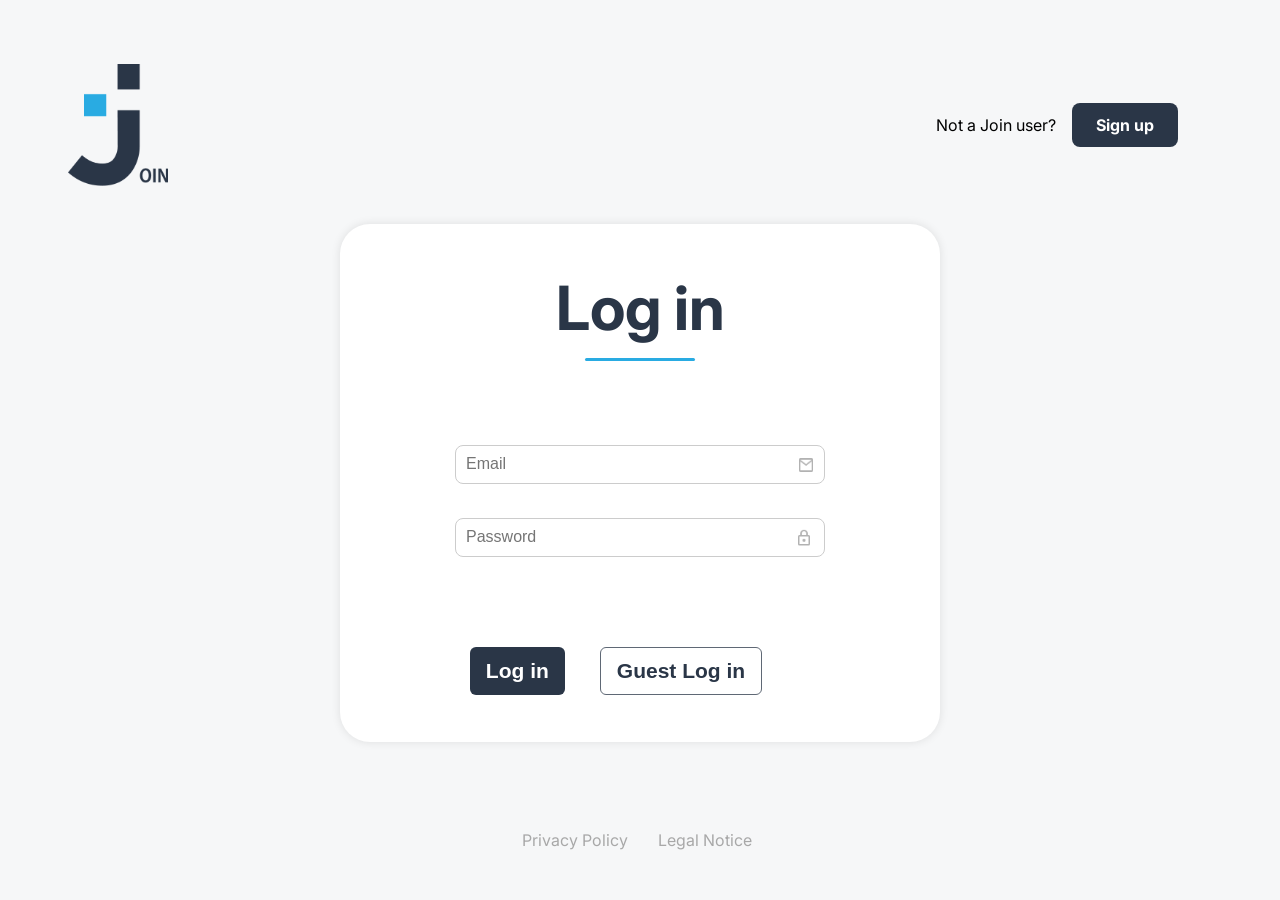
==== htmls/add_task.html @ f67905c4 "fix(board) avatar more_contact button centered" ====
<!doctype html>
<html lang="en">
  <head>
    <meta charset="UTF-8" />
    <meta name="viewport" content="width=device-width, initial-scale=1.0" />
    <title>Add Task</title>
    <link rel="icon" href="../assets/icons/favicon.svg" type="image/png" />
    <script src="../scripts/auth_guard.js"></script>
    <link rel="stylesheet" href="../style.css" />
    <link rel="stylesheet" href="../styles/main.css" />
    <link rel="stylesheet" href="../styles/sidebar.css" />
    <link rel="stylesheet" href="../styles/header_nav.css" />
    <link rel="stylesheet" href="../styles/bottom_nav.css" />
    <link rel="stylesheet" href="../styles/login.css" />
    <link rel="stylesheet" href="../styles/add_task.css" />
  </head>
  <body>
    <div data-include="../templates/sidebar.html"></div>
    <div data-include="../templates/header.html"></div>

    <main class="content">
      <div class="add_task_layout">
        <h1 class="add_task_heading">Add Task</h1>

        <form class="form_container" onsubmit="createTask(event)" novalidate>
          <div class="add_task_columns">
             
            <div class="add_task_left">
            
              <div class="add_task_field">
                <label class="add_task_label" for="taskTitle"
                  >Title <span class="required_star">*</span></label
                >
                <div class="inputField">
                  <input
                    id="taskTitle"
                    type="text"
                    placeholder="Enter a title"
                  />
                </div>
                <span class="field_error" id="taskTitleError"
                  >This field is required</span
                >
              </div>

              <div class="add_task_field">
                <label class="add_task_label" for="taskDescription"
                  >Description</label
                >
                <textarea
                  id="taskDescription"
                  class="add_task_textarea"
                  placeholder="Enter a Description"
                ></textarea>
              </div>

              <div class="due_date_container">
                <div class="add_task_field">
                  <label class="add_task_label" for="taskDueDate"
                    >Due date <span class="required_star">*</span></label
                  >
                  <div class="inputField">
                    <input
                      id="taskDueDate"
                      type="text"
                      placeholder="dd/mm/yyyy"
                      maxlength="10"
                      inputmode="numeric"
                    />
                    <input
                      id="taskDueDatePicker"
                      type="date"
                      class="due_date_picker_hidden"
                      tabindex="-1"
                    />
                    <button
                      type="button"
                      class="due_date_trigger"
                      onclick="openDueDatePicker()"
                      aria-label="Kalender öffnen"
                    >
                      <svg
                        width="18"
                        height="18"
                        viewBox="0 0 18 18"
                        fill="none"
                        xmlns="http://www.w3.org/2000/svg"
                        aria-hidden="true"
                      >
                        <rect
                          x="1"
                          y="3"
                          width="16"
                          height="14"
                          rx="2"
                          stroke="#2a3647"
                          stroke-width="1.5"
                        />
                        <path d="M1 7h16" stroke="#2a3647" stroke-width="1.5" />
                        <path
                          d="M5 1v4M13 1v4"
                          stroke="#2a3647"
                          stroke-width="1.5"
                          stroke-linecap="round"
                        />
                        <circle cx="13.5" cy="13.5" r="2" fill="#2a3647" />
                      </svg>
                    </button>
                  </div>
                  <span class="field_error" id="taskDueDateError"
                    >This field is required</span
                  >
                </div>
              </div>
             </div>

             <div class="add_task_divider"></div>

             <div class="add_task_right">
            <div class="add_task_field">
              <label class="add_task_label" id="prioLabel">Priority</label>
              <div
                class="add_task_prio_btns"
                role="group"
                aria-labelledby="prioLabel"
              >
                <button
                  class="add_task_prio_btn"
                  type="button"
                  data-priority="urgent"
                  aria-pressed="false"
                >
                  Urgent
                  <svg
                    class="prio_icon"
                    aria-hidden="true"
                    width="20"
                    height="15"
                    viewBox="0 0 20 15"
                    fill="none"
                    xmlns="http://www.w3.org/2000/svg"
                  >
                    <path
                      d="M18.9043 14.5096C18.6696 14.51 18.4411 14.4351 18.2522 14.2961L10.0001 8.21288L1.74809 14.2961C1.63224 14.3816 1.50066 14.4435 1.36086 14.4783C1.22106 14.513 1.07577 14.5199 0.933305 14.4986C0.790837 14.4772 0.653973 14.428 0.530528 14.3538C0.407083 14.2796 0.299474 14.1818 0.213845 14.0661C0.128216 13.9503 0.0662437 13.8188 0.0314671 13.6791C-0.00330956 13.5394 -0.0102098 13.3943 0.0111604 13.2519C0.0543195 12.9644 0.21001 12.7058 0.443982 12.533L9.34809 5.96249C9.53679 5.8229 9.76536 5.74756 10.0001 5.74756C10.2349 5.74756 10.4635 5.8229 10.6522 5.96249L19.5563 12.533C19.7422 12.6699 19.8801 12.862 19.9503 13.0819C20.0204 13.3018 20.0193 13.5382 19.9469 13.7573C19.8746 13.9765 19.7349 14.1673 19.5476 14.3024C19.3604 14.4375 19.1352 14.51 18.9043 14.5096Z"
                      fill="#FF3D00"
                    />
                    <path
                      d="M18.9043 8.76057C18.6696 8.76097 18.4411 8.68612 18.2522 8.54702L10.0002 2.46386L1.7481 8.54702C1.51412 8.71983 1.22104 8.79269 0.93331 8.74956C0.645583 8.70643 0.386785 8.55086 0.213849 8.31706C0.0409137 8.08326 -0.0319941 7.79039 0.011165 7.50288C0.054324 7.21536 0.210015 6.95676 0.443986 6.78395L9.3481 0.213471C9.5368 0.0738799 9.76537 -0.00146484 10.0002 -0.00146484C10.2349 -0.00146484 10.4635 0.0738799 10.6522 0.213471L19.5563 6.78395C19.7422 6.92087 19.8801 7.11298 19.9503 7.33286C20.0204 7.55274 20.0193 7.78914 19.947 8.00832C19.8746 8.22751 19.7349 8.41826 19.5476 8.55335C19.3604 8.68844 19.1352 8.76096 18.9043 8.76057Z"
                      fill="#FF3D00"
                    />
                  </svg>
                </button>
                <button
                  class="add_task_prio_btn"
                  type="button"
                  data-priority="medium"
                  aria-pressed="false"
                >
                  Medium
                  <svg
                    class="prio_icon"
                    aria-hidden="true"
                    width="20"
                    height="8"
                    viewBox="0 0 20 8"
                    fill="none"
                    xmlns="http://www.w3.org/2000/svg"
                  >
                    <path
                      d="M18.9041 7.45086H1.09589C0.805242 7.45086 0.526498 7.33456 0.320979 7.12755C0.11546 6.92054 0 6.63977 0 6.34701C0 6.05425 0.11546 5.77349 0.320979 5.56647C0.526498 5.35946 0.805242 5.24316 1.09589 5.24316H18.9041C19.1948 5.24316 19.4735 5.35946 19.679 5.56647C19.8845 5.77349 20 6.05425 20 6.34701C20 6.63977 19.8845 6.92054 19.679 7.12755C19.4735 7.33456 19.1948 7.45086 18.9041 7.45086Z"
                      fill="#FFA800"
                    />
                    <path
                      d="M18.9041 2.2077H1.09589C0.805242 2.2077 0.526498 2.0914 0.320979 1.88439C0.11546 1.67738 0 1.39661 0 1.10385C0 0.81109 0.11546 0.530322 0.320979 0.32331C0.526498 0.116298 0.805242 0 1.09589 0L18.9041 0C19.1948 0 19.4735 0.116298 19.679 0.32331C19.8845 0.530322 20 0.81109 20 1.10385C20 1.39661 19.8845 1.67738 19.679 1.88439C19.4735 2.0914 19.1948 2.2077 18.9041 2.2077Z"
                      fill="#FFA800"
                    />
                  </svg>
                </button>
                <button
                  class="add_task_prio_btn"
                  type="button"
                  data-priority="low"
                  aria-pressed="false"
                >
                  Low
                  <svg
                    class="prio_icon"
                    aria-hidden="true"
                    width="20"
                    height="15"
                    viewBox="0 0 20 15"
                    fill="none"
                    xmlns="http://www.w3.org/2000/svg"
                  >
                    <path
                      d="M10 8.76077C9.7654 8.76118 9.53687 8.68634 9.34802 8.54726L0.444913 1.97752C0.329075 1.89197 0.231235 1.78445 0.15698 1.66111C0.0827245 1.53777 0.033508 1.40102 0.0121402 1.25868C-0.031014 0.971193 0.0418855 0.678356 0.214802 0.444584C0.387718 0.210811 0.646486 0.0552534 0.934181 0.0121312C1.22188 -0.0309911 1.51493 0.0418545 1.74888 0.214643L10 6.29712L18.2511 0.214643C18.367 0.129087 18.4985 0.0671675 18.6383 0.0324205C18.7781 -0.00232646 18.9234 -0.00922079 19.0658 0.0121312C19.2083 0.0334832 19.3451 0.0826633 19.4685 0.156864C19.592 0.231064 19.6996 0.328831 19.7852 0.444584C19.8708 0.560336 19.9328 0.691806 19.9676 0.831488C20.0023 0.97117 20.0092 1.11633 19.9879 1.25868C19.9665 1.40102 19.9173 1.53777 19.843 1.66111C19.7688 1.78445 19.6709 1.89197 19.5551 1.97752L10.652 8.54726C10.4631 8.68634 10.2346 8.76118 10 8.76077Z"
                      fill="#7AE229"
                    />
                    <path
                      d="M10 14.5093C9.7654 14.5097 9.53687 14.4349 9.34802 14.2958L0.444913 7.72606C0.210967 7.55327 0.0552944 7.29469 0.0121402 7.00721C-0.031014 6.71973 0.0418855 6.42689 0.214802 6.19312C0.387718 5.95935 0.646486 5.80379 0.934181 5.76067C1.22188 5.71754 1.51493 5.79039 1.74888 5.96318L10 12.0457L18.2511 5.96318C18.4851 5.79039 18.7781 5.71754 19.0658 5.76067C19.3535 5.80379 19.6123 5.95935 19.7852 6.19312C19.9581 6.42689 20.031 6.71973 19.9879 7.00721C19.9447 7.29469 19.789 7.55327 19.5551 7.72606L10.652 14.2958C10.4631 14.4349 10.2346 14.5097 10 14.5093Z"
                      fill="#7AE229"
                    />
                  </svg>
                </button>
              </div>
            </div>

            <div class="add_task_field">
              <label class="add_task_label">Assigned to</label>
              <div class="assigned_dropdown" id="assignedDropdown">
                <div
                  class="assigned_trigger"
                  role="combobox"
                  aria-expanded="false"
                  aria-haspopup="listbox"
                  aria-controls="assignedOptions"
                  aria-label="Kontakte zuweisen"
                  tabindex="0"
                  onclick="toggleAssignedDropdown()"
                  onkeydown="
                    if (event.key === 'Enter' || event.key === ' ') {
                      event.preventDefault();
                      toggleAssignedDropdown();
                    }
                  "
                >
                  <span class="assigned_placeholder"
                    >Select contacts to assign</span
                  >
                  <svg
                    class="assigned_arrow"
                    id="assignedArrow"
                    aria-hidden="true"
                    width="8"
                    height="5"
                    viewBox="0 0 12 8"
                    xmlns="http://www.w3.org/2000/svg"
                  >
                    <polygon points="0,0 12,0 6,8" fill="#2A3647" />assigned_avatars
                  </svg>
                </div>
                <ul
                  class="assigned_options hidden"
                  id="assignedOptions"
                  role="listbox"
                  aria-label="Kontakte"
                ></ul>
              </div>
              <div class="assigned_avatars" id="assignedAvatars"></div>
            </div>

            <div class="add_task_field add_task_field--category">
              <label class="add_task_label"
                >Category <span class="required_star">*</span></label
              >
              <input type="hidden" id="taskCategory" aria-hidden="true" />
              <div class="assigned_dropdown" id="categoryDropdown">
                <div
                  class="assigned_trigger"
                  role="combobox"
                  aria-expanded="false"
                  aria-haspopup="listbox"
                  aria-controls="categoryOptions"
                  aria-label="Kategorie auswählen"
                  tabindex="0"
                  onclick="toggleCategoryDropdown()"
                  onkeydown="
                    if (event.key === 'Enter' || event.key === ' ') {
                      event.preventDefault();
                      toggleCategoryDropdown();
                    }
                  "
                >
                  <span class="assigned_placeholder" id="categoryPlaceholder"
                    >Select task category</span
                  >
                  <svg
                    class="assigned_arrow"
                    id="categoryArrow"
                    aria-hidden="true"
                    width="8"
                    height="5"
                    viewBox="0 0 12 8"
                    xmlns="http://www.w3.org/2000/svg"
                  >
                    <polygon points="0,0 12,0 6,8" fill="#2A3647" />
                  </svg>
                </div>
                <ul
                  class="assigned_options hidden"
                  id="categoryOptions"
                  role="listbox"
                  aria-label="Kategorien"
                >
                  <li
                    class="assigned_option"
                    role="option"
                    tabindex="0"
                    onclick="
                      selectCategory('technical', 'Technical Task', this)
                    "
                    onkeydown="
                      if (event.key === 'Enter' || event.key === ' ') {
                        event.preventDefault();
                        selectCategory('technical', 'Technical Task', this);
                      }
                    "
                  >
                    Technical Task
                  </li>
                  <li
                    class="assigned_option"
                    role="option"
                    tabindex="0"
                    onclick="selectCategory('user_story', 'User Story', this)"
                    onkeydown="
                      if (event.key === 'Enter' || event.key === ' ') {
                        event.preventDefault();
                        selectCategory('user_story', 'User Story', this);
                      }
                    "
                  >
                    User Story
                  </li>
                </ul>
              </div>
              <span class="field_error" id="taskCategoryError"
                >This field is required</span
              >
            </div>

            <div class="add_task_field add_task_field--subtasks">
              <label class="add_task_label" for="subtaskInput">Subtasks</label>
              <div class="inputField">
                <input
                  id="subtaskInput"
                  type="text"
                  placeholder="Add new subtask"
                />
                <div id="subtaskEditIcons" class="subtask_edit_icons">
                  <button
                    type="button"
                    id="clearSubtaskBtn"
                    class="subtask_icon_btn"
                    aria-label="Clear"
                  >
                    &#x2715;
                  </button>
                  <span class="subtask_sep">|</span>
                  <button
                    type="button"
                    id="confirmSubtaskBtn"
                    class="subtask_icon_btn"
                    aria-label="Add subtask"
                  >
                    &#x2713;
                  </button>
                </div>
              </div>
              <div class="subtasks_actions_container">
                <div class="add_task_subtask_list_container">
                  <ul id="subtaskList" class="add_task_subtask_list"></ul>
              </div>
              
            </div>

          
             </div>
            </div>   

          </div>

          <div class="form_footer">
              <span class="required_note"><span class="required_star">*</span> This field is required</span>
             
              <div class="add_task_actions">
                <button type="button" class="add_task_btn add_task_btn_clear">
                  Clear <span>&#x2715;</span>
                </button>
                <button type="submit" class="add_task_btn add_task_btn_create">
                  Create Task <span>&#x2713;</span>
                </button>
              </div>

          </div> 
             
        </form>
      </div>
    </main>

    <div data-include="../templates/bottom_nav.html"></div>

    <div
      id="addTaskToast"
      class="add_task_toast"
      role="status"
      aria-live="polite"
      aria-atomic="true"
    ></div>

    <div
      id="taskAddedNotice"
      class="task_added_notice"
      role="status"
      aria-live="polite"
      aria-atomic="true"
    >
      <span>Task added to board</span>
      <img src="../assets/icons/board.svg" alt="" aria-hidden="true" />
    </div>

    <script src="../scripts/firebase.js"></script>
    <script src="../scripts/utils.js"></script>
    <script src="../templates/include_html.js"></script>
    <script src="../templates/template.js"></script>
    <script src="../scripts/add_task_widgets.js"></script>
    <script src="../scripts/add_task_date.js"></script>
    <script src="../scripts/add_task_form.js"></script>
    <script src="../scripts/add_task.js"></script>
  </body>
</html>
---- style.css ----
/* Variables */

.splashScreen {
  min-height: 100vh;
  background-color: var(--background-color);
}

.splashLogo {
  position: fixed;
  width: 100px;
  height: auto;
  animation: splashFlyUp 2s ease-in-out forwards;
}

@keyframes splashFlyUp {
  0% {
    top: 50%;
    left: 50%;
    transform: translate(-50%, -50%) scale(0.6);
    opacity: 0;
  }
  40% {
    top: 50%;
    left: 50%;
    transform: translate(-50%, -50%) scale(1.05);
    opacity: 1;
  }
  60% {
    top: 50%;
    left: 50%;
    transform: translate(-50%, -50%) scale(1);
    opacity: 1;
  }
  100% {
    top: 80px;
    left: 64px;
    transform: translate(0, 0) scale(1);
    opacity: 1;
  }
}

.hidden {
  display: none !important;
}

/* Reset CSS */
* {
  margin: 0;
  padding: 0;
  box-sizing: border-box;
}

body {
  min-height: 100vh;
  font-family: "Inter", sans-serif;
  font-size: 16px;
}

/* Dialog */

body:has(dialog[open]) {
  overflow: hidden;
}

dialog::backdrop {
    background: rgba(0, 0, 0, 0.3);
}
---- styles/main.css ----
/* Variables */
:root {
  /* Global */
  --color-primary: #cdcdcd;
  --color-secondary: #29abe2;
  --color-tertiary: #2a3647;
  --color-quaternary: #1fd7c1;
  --color-quinary: #0038ff;

  /* Layout backgrounds */
  --sidebar-background: #2a3647;
  --sidebar-current-background: #091931;
  --main-background: #ffffff;
  --content-background: #f6f7f8;
  --sidebar-hover-background: color-mix(in srgb, var(--color-secondary) 20%, transparent);
  --backdrop: rgba(0, 0, 0, 0.6);

  /* Layout */
  --header-height: 96px;
  --bottom-nav-height: 80px;
  --sidebar-width: clamp(220px, 20vw, 300px);
  --content-padding-x: clamp(16px, 3vw, 40px);
  --content-padding-y: 20px;

  /* Sidebar text/icon */
  --sidebar-link-color: #cdcdcd;
  --sidebar-current-color: #ffffff;

  /* used by add_task.css and contacts.css */
  --hover-color: #a8a8a8;
  --primary-color: var(--sidebar-background);

  /* obligatory font-sizes*/
  --font-size-button: 16px;
  --font-size-page-title: clamp(36px, 4vw, 48px);
}

/* hover */
button,
a,
.summary_card,
.sidebar_link,
.bottom_nav_item,
.add_task_prio_btn,
.assigned_trigger,
.contact_item,
.task_card {
  transition:
    background-color 120ms ease-in-out,
    color 120ms ease-in-out,
    border-color 120ms ease-in-out,
    box-shadow 120ms ease-in-out,
    transform 120ms ease-in-out,
    filter 120ms ease-in-out;
}

/*Fonts*/
@font-face {
  font-family: "Inter";
  src: url("../assets/fonts/Inter-VariableFont_opsz,wght.ttf") format("truetype");
  font-weight: 100 900;
  font-style: normal;
}

/* Main content frame */
.content {
  min-height: calc(100vh - var(--header-height));
  margin-top: var(--header-height);
  margin-left: var(--sidebar-width);
  padding: var(--content-padding-y) var(--content-padding-x);
  background-color: var(--content-background);
}

/* Landscape blocker */
.landscape_blocker {
  position: fixed;
  inset: 0;
  z-index: 9999;
  display: none;
  justify-content: center;
  align-items: center;
  padding: var(--content-padding-y) var(--content-padding-x);
  background: var(--content-background);
  color: var(--color-tertiary);
  text-align: center;
}

.landscape_blocker p {
  font-size: 24px;
  font-weight: 700;
  line-height: 1.2;
}

.more_contacts {
    width: 32px;
    height: 32px;
    margin-left: 2px;
    margin-top: 9px;
    border-radius: 50%;
    display: flex;
    justify-content: center;
    align-items: center;
    background: #2A3647;
    color: white;
    font-size: 16px;
    font-weight: 600;
    cursor: pointer;
}

@media (max-width: 1023px) {
  .content {
    margin-left: 0;
  }
}

@media (max-width: 1023px) {
  .content {
    min-height: calc(100dvh - var(--header-height) - var(--bottom-nav-height));
    padding-bottom: calc(var(--bottom-nav-height) + var(--content-padding-y));
  }
}

@media (max-width: 855px) and (orientation: landscape) {
  .header_main,
  .sidebar,
  .content,
  .logInHeader,
  .logInMain,
  .logInFooter {
    display: none !important;
  }

  .landscape_blocker {
    display: flex;
  }

  body {
    overflow: hidden;
  }
}
---- styles/sidebar.css ----
/* Sidebar */
.sidebar {
  width: var(--sidebar-width);
  height: 100vh;
  background: var(--sidebar-background);
  position: fixed;
  top: 0;
  left: 0;
  z-index: 10;
}

.sidebarLeft {
  display: flex;
  flex-direction: column;
}

.sidebar_logo {
  display: flex;
  justify-content: center;
  padding-top: 64px;
  padding-bottom: 96px;
}

.sidebar_logo img {
  width: 100px;
  height: auto;
}

.sidebar_nav {
  display: flex;
  flex-direction: column;
  width: 100%;
}

.nav_item {
  display: flex;
  align-items: center;
  justify-content: flex-start;
  position: relative;
  width: 100%;
  height: 56px;
}

.nav_item img {
  width: 100%;
  height: auto;
}

.sidebar_link {
  height: 56px;
  display: flex;
  align-items: center;
  justify-content: flex-start;
  gap: 12px;
  padding-left: 56px;
  color: var(--sidebar-link-color);
  text-decoration: none;
  font-size: 16px;
  font-weight: 400;
  transition:
    background-color 0.2s ease,
    color 0.2s ease;
}

.sidebar_link:hover {
  background: var(--sidebar-hover-background);
  color: var(--sidebar-current-color);
}

.sidebar_link:focus-visible {
  outline: 3px solid var(--color-secondary);
  outline-offset: 3px;
  background: var(--sidebar-hover-background);
  color: var(--sidebar-current-color);
}

.sidebar_link_active,
.sidebar_link_active:hover {
  background: var(--sidebar-current-background);
  color: var(--sidebar-current-color);
}

.sidebar_text {
  font-size: 16px;
  font-weight: 400;
  line-height: 120%;
}

.sidebar_icon {
  width: 30px;
  height: 30px;
  display: inline-block;
  flex-shrink: 0;
  background-color: currentColor;
  mask-size: contain;
  mask-repeat: no-repeat;
  mask-position: center;
  -webkit-mask-size: contain;
  -webkit-mask-repeat: no-repeat;
  -webkit-mask-position: center;
}

.sidebar_icon_summary {
  mask-image: url("../assets/icons/summary.svg");
  -webkit-mask-image: url("../assets/icons/summary.svg");
}

.sidebar_icon_add_task {
  mask-image: url("../assets/icons/add_task.svg");
  -webkit-mask-image: url("../assets/icons/add_task.svg");
}

.sidebar_icon_board {
  mask-image: url("../assets/icons/board.svg");
  -webkit-mask-image: url("../assets/icons/board.svg");
}

.sidebar_icon_contacts {
  mask-image: url("../assets/icons/contacts.svg");
  -webkit-mask-image: url("../assets/icons/contacts.svg");
}

.sidebar_icon_login {
  mask-image: url("../assets/icons/login.svg");
  -webkit-mask-image: url("../assets/icons/login.svg");
}

.icon_hover {
  position: absolute;
  opacity: 0;
  transition: opacity 0.2s ease;
}

.icon_default {
  transition: opacity 0.2s ease;
}

.nav_item:hover .icon_default,
.sidebar_link_active .icon_default {
  opacity: 0;
}

.nav_item:hover .icon_hover,
.sidebar_link_active .icon_hover {
  opacity: 1;
}

.sidebar_footer {
  position: absolute;
  bottom: 64px;
  left: 64px;
  display: flex;
  flex-direction: column;
  gap: 16px;
}

.sidebar_footer_link {
  color: var(--sidebar-link-color);
  text-decoration: none;
  font-size: 16px;
  transition: color 0.2s ease;
}

.sidebar_footer_link:hover,
.sidebar_footer_link_active,
.sidebar_footer_link_active:hover {
  color: var(--color-secondary);
}

.sidebar_footer_link:focus-visible {
  outline: 3px solid var(--color-secondary);
  outline-offset: 3px;
  color: var(--color-secondary);
}

.sidebar_footer_link_active {
  font-weight: bold;
}

@media (max-width: 1023px) {
  :root {
    --sidebar-width: 220px;
  }

  .sidebar {
    width: var(--sidebar-width);
    z-index: 30;
    visibility: hidden;
    pointer-events: none;
    transform: translateX(calc(-1 * var(--sidebar-width)));
    transition:
      transform 0.25s ease,
      visibility 0s 0.25s;
  }

  body.mobile_navigation_open {
    overflow: hidden;
  }

  body.mobile_navigation_open .sidebar {
    visibility: visible;
    pointer-events: auto;
    transform: translateX(0);
    transition:
      transform 0.25s ease,
      visibility 0s;
  }

  body.mobile_navigation_open::after {
    content: "";
    position: fixed;
    inset: 0;
    background: var(--backdrop);
    z-index: 25;
  }
}
---- styles/header_nav.css ----
/* Header */
.header_main {
  height: var(--header-height);
  background: var(--main-background);
  display: flex;
  align-items: center;
  gap: 20px;
  padding-left: var(--content-padding-x);
  position: fixed;
  top: 0;
  box-shadow: 0 2px 8px rgba(0, 0, 0, 0.15);
  left: var(--sidebar-width);
  width: calc(100vw - var(--sidebar-width));
  z-index: 5;
  justify-content: space-between;
  padding-right: var(--content-padding-x);
}

.header_mobile {
  display: none;
}

.header_main_title {
  min-width: 0;
  overflow: hidden;
  text-overflow: ellipsis;
  white-space: nowrap;
  font-size: 20px;
  font-weight: 400;
}

.header_main_user_area {
  display: flex;
  align-items: center;
  flex-shrink: 0;
  gap: 20px;
}

.header_main_help_link {
  font-size: 16px;
  color: var(--color-primary);
  text-decoration: none;
  font-weight: bold;
  padding: 2px 6px;
  border: 2px solid var(--color-primary);
  border-radius: 50%;
}

.header_main_help_link:hover {
  color: var(--color-secondary);
  border-color: var(--color-secondary);
  transition: opacity 0.2s ease;
}

.header_main_help_link:focus-visible {
  outline: 3px solid var(--color-secondary);
  outline-offset: 3px;
}

.header_main_user_button {
  font-size: 24px;
  width: 56px;
  height: 56px;
  border: 2px solid var(--color-tertiary);
  border-radius: 50%;
  background-color: white;
  color: var(--color-secondary);
  font-weight: bold;
  cursor: pointer;
}

.header_main_user_button:hover {
  background-color: var(--color-primary);
}

.header_main_user_button:focus-visible {
  outline: 3px solid var(--color-secondary);
  outline-offset: 3px;
}

.header_main_user_menu {
  position: relative;
}

.user_dropdown {
  position: absolute;
  top: 80px;
  right: 0;
  width: 170px;
  padding: 12px 0;
  background-color: var(--color-tertiary);
  border-radius: 20px 0 20px 20px;
  box-shadow: 0 4px 8px rgba(0, 0, 0, 0.15);
  display: flex;
  flex-direction: column;
  z-index: 20;
}

.user_dropdown a {
  padding: 12px 24px;
  color: var(--color-primary);
  text-decoration: none;
  font-size: 16px;
}

.user_dropdown a:hover {
  color: var(--color-secondary);
  background-color: rgba(255, 255, 255, 0.08);
}

.user_dropdown a:focus-visible {
  outline: 3px solid var(--color-secondary);
  outline-offset: -3px;
  color: var(--color-secondary);
  background-color: rgba(255, 255, 255, 0.08);
}

.user_dropdown_mobile_help {
  display: none;
}

.d_none {
  display: none;
}

@media (max-width: 1023px) {
  .header_main {
    left: 0;
    width: 100%;
  }
}

@media (max-width: 1023px) {
  .header_main {
    display: flex;
    justify-content: space-between;
  }

  .header_main_title {
    display: none;
  }

  .header_main_help_link {
    display: none;
  }

  .header_mobile {
    display: block;
    width: 32px;
    height: 32px;
  }

  .header_mobile img {
    height: 39px;
    width: 32px;
  }

  .user_dropdown_mobile_help {
    display: block;
    padding: 8px 16px;
    color: var(--color-primary);
    text-decoration: none;
  }
}
---- styles/bottom_nav.css ----
/* Bottom navigation */
.bottom_nav {
  display: none;
}

.bottom_nav_icon {
  width: 24px;
  height: 24px;
  display: inline-block;
  background-color: currentColor;
  mask-repeat: no-repeat;
  mask-position: center;
  mask-size: contain;
  -webkit-mask-repeat: no-repeat;
  -webkit-mask-position: center;
  -webkit-mask-size: contain;
}

.bottom_nav_icon_summary {
  mask-image: url("../assets/icons/summary.svg");
  -webkit-mask-image: url("../assets/icons/summary.svg");
}

.bottom_nav_icon_add_task {
  mask-image: url("../assets/icons/add_task.svg");
  -webkit-mask-image: url("../assets/icons/add_task.svg");
}

.bottom_nav_icon_board {
  mask-image: url("../assets/icons/board.svg");
  -webkit-mask-image: url("../assets/icons/board.svg");
}

.bottom_nav_icon_contacts {
  mask-image: url("../assets/icons/contacts.svg");
  -webkit-mask-image: url("../assets/icons/contacts.svg");
}

.bottom_nav_icon_login {
  mask-image: url("../assets/icons/login.svg");
  -webkit-mask-image: url("../assets/icons/login.svg");
}

.bottom_nav_item {
  height: 100px;
  flex: 1;
  color: var(--sidebar-link-color);
  text-decoration: none;
  transition:
    background-color 0.2s ease,
    color 0.2s ease;
}

.bottom_nav_item:hover {
  height: 100%;
  width: 76px;
  border-radius: 16px;
  background: var(--sidebar-hover-background);
  color: var(--sidebar-current-color);
}

.bottom_nav_item:focus-visible {
  outline: 3px solid var(--color-secondary);
  outline-offset: -3px;
  height: 100%;
  width: 76px;
  border-radius: 16px;
  background: var(--sidebar-hover-background);
  color: var(--sidebar-current-color);
}

.bottom_nav_item_active {
  height: 100%;
  width: 76px;
  border-radius: 16px;
  background: var(--sidebar-current-background);
  color: var(--sidebar-current-color);
}

.bottom_nav_item_active:hover {
  background: var(--sidebar-current-background);
  color: var(--sidebar-current-color);
}

.bottom_nav_element {
  height: 100%;
  display: flex;
  flex-direction: column;
  justify-content: center;
  align-items: center;
  color: inherit;
  text-decoration: none;
  gap: 4px;
}

@media (max-width: 1023px) {
  .bottom_nav {
    position: fixed;
    left: 0;
    bottom: 0;
    z-index: 1000;
    width: 100%;
    height: var(--bottom-nav-height);
    display: flex;
    justify-content: space-around;
    align-items: center;
    background-color: var(--sidebar-background);
  }

  .bottom_nav_item {
    height: 100%;
  }
}
---- styles/login.css ----
.logIn {
    background-color: rgb(246, 247, 248);
    margin: 0;
    min-height: 100vh;
}


.loginPageWrapper {
    display: flex;
    flex-direction: column;
    width: 100%;
    max-width: 1440px;
    min-height: 100vh;
    margin: 0 auto;
    background: rgb(246, 247, 248);
    box-sizing: border-box;
}


.logInHeader {
    display: flex;
    justify-content: space-between;
    align-items: center;
    position: relative;
    z-index: 2;
    padding: 64px clamp(40px, 8vw, 116px) 0 clamp(40px, 5.3vw, 77px);
    min-height: 150px;
    box-sizing: border-box;
}


.logInLogo {
    width: 100px;
    height: auto;
}


.splashLogoContainer {
    position: fixed;
    inset: 0;
    background-color: rgb(246, 247, 248);
    display: flex;
    align-items: center;
    justify-content: center;
    z-index: 999;
    transition: background-color 0.8s ease-in-out, opacity 0.6s ease-in-out;
}


.mobileLogoImage {
    display: none;
    position: absolute;
    top: 50%;
    left: 50%;
    width: 100px;
    height: auto;
    transform: translate(-50%, -50%);
    opacity: 1;
    z-index: 1;
    transition: opacity 0.5s ease-in-out;
}


.logoImage {
    position: absolute;
    top: 50%;
    left: 50%;
    width: 100px;
    height: auto;
    transform: translate(-50%, -50%);
    opacity: 1;
    z-index: 2;
    transition: opacity 0.5s ease-in-out;
}


@keyframes logoFlyUp {
    0% {
        top: 50%;
        left: 50%;
        transform: translate(-50%, -50%) scale(2);
    }

    100% {
        top: 40px;
        left: 40px;
        transform: translate(0, 0) scale(1);
    }
}


.animateLogo {
    animation: logoFlyUp 255ms ease-in-out forwards;
    position: fixed;
    z-index: 100;
}


.logoImage.mobileAnimate {
    animation: logoFlyUp 0.8s ease-in-out forwards;
    position: fixed;
    z-index: 101;
    opacity: 0;
}


@keyframes logoFadeSwap {
    from { opacity: 1; }
    to   { opacity: 0; }
}


.mobileLogoImage.fadeOut {
    animation: logoFadeSwap 0.5s ease-in-out forwards;
}


.logoImage.fadeIn {
    opacity: 1;
    transition: opacity 0.4s ease-in-out;
}


.mobileLogoHidden {
    display: none !important;
    opacity: 0 !important;
    pointer-events: none !important;
}


.signupContainer {
    display: flex;
    gap: 16px;
    align-items: center;
}


.signupContainer span {
    font-weight: 400;
    font-size: 16px;
    cursor: default;
    white-space: nowrap;
}


.signupContainer a {
    font-size: 16px;
    font-weight: 700;
    background-color: rgb(42, 54, 71);
    color: white;
    border: none;
    border-radius: 8px;
    padding: 12px 24px;
    display: flex;
    align-items: center;
    cursor: pointer;
    transition: background-color 0.3s ease-in-out, box-shadow 0.3s ease-in-out;
    text-decoration: none;
    white-space: nowrap;
}

.signupContainer a:hover {
    background-color: rgb(41, 171, 226);
    color: white;
    box-shadow: 0 3px 3px rgba(0, 0, 0, 0.3);
}


.fadeHeader {
    opacity: 0;
    animation: pageFadeIn 1s ease-in-out forwards;
    animation-delay: 0.4s;
}


.fadeMain {
    opacity: 0;
    animation: pageFadeIn 1s ease-in-out forwards;
    animation-delay: 0.5s;
}


.fadeFooter {
    opacity: 0;
    animation: pageFadeIn 1s ease-in-out forwards;
    animation-delay: 0.6s;
}


@keyframes pageFadeIn {
    0%   { opacity: 0; }
    70%  { opacity: 0.5; }
    100% { opacity: 1; }
}


.logInMain {
    display: flex;
    justify-content: center;
    align-items: center;
    flex: 1;
    padding: 0 clamp(16px, 4vw, 64px);
    box-sizing: border-box;
}


.logInBox {
    position: relative;
    display: flex;
    flex-direction: column;
    justify-content: center;
    align-items: center;
    background-color: #fff;
    padding: 47px 115px;
    border-radius: 30px;
    gap: 32px;
    box-shadow: 0 0 10px rgba(0, 0, 0, 0.1);
    text-align: center;
    width: 600px;
}


.backArrow {
    position: absolute;
    top: 40px;
    left: 40px;
    display: flex;
    align-items: center;
    justify-content: center;
    width: 36px;
    height: 36px;
    border-radius: 50%;
    transition: background-color 0.2s ease-in-out;
}


.backArrow img {
    width: 24px;
    height: 24px;
}


.backArrow:hover {
    background-color: rgba(41, 171, 226, 0.12);
}


.logInBox h1 {
    font-weight: 700;
    font-size: 61px;
    margin: 0;
    padding-bottom: 16px;
    color: #2a3647;
    position: relative;
}


.logInBox h1::after {
    content: "";
    position: absolute;
    left: 50%;
    bottom: 0;
    width: 110px;
    height: 3px;
    background-color: rgb(41, 171, 226);
    transform: translateX(-50%);
    border-radius: 2px;
}


.logInBox form {
    display: flex;
    flex-direction: column;
    width: 100%;
    gap: 20px;
}

.loginInputWrapper {
    margin-top: -8px;
}


.loginInputWrapper input:focus {
    border: 1px solid rgba(42, 54, 71, 1);
    outline: 2px solid var(--color-secondary);
    outline-offset: 2px;
}


.inputField {
    position: relative;
}


.inputField input {
    width: 100%;
    padding: 9px 44px 10px 10px;
    border: 1px solid #ccc;
    border-radius: 8px;
    font-size: 16px;
    box-sizing: border-box;
}


.inputIcon {
    position: absolute;
    right: 12px;
    top: 50%;
    transform: translateY(-50%);
    width: 18px;
    height: 18px;
    pointer-events: none;
    /* Alle Icons einheitlich hellgrau einfärben (unabhängig von PNG/SVG-Quellfarbe) */
    filter: brightness(0) invert(0.7);
}


.passwordToggle.isToggle {
    pointer-events: auto;
    cursor: pointer;
}


.loginButtons {
    margin-top: 32px;
    width: 322px;
    height: 48px;
    display: flex;
    gap: 35px;
    justify-content: center;
}


.logInBtn {
    background-color: rgb(42, 54, 71);
    color: white;
    border: none;
    border-radius: 6px;
    padding: 8px 16px;
    cursor: pointer;
    font-size: 21px;
    font-weight: 700;
    transition: background-color 0.3s ease-in-out, box-shadow 0.3s ease-in-out;
}


.logInBtn:hover {
    background-color: rgb(41, 171, 226);
    color: white;
    box-shadow: 0 3px 3px rgba(0, 0, 0, 0.3);
}


.guestBtn {
    position: relative;
    background-color: white;
    border: 1px solid rgb(95, 104, 117);
    color: rgb(42, 54, 71);
    border-radius: 6px;
    padding: 8px 16px;
    cursor: pointer;
    font-size: 21px;
    font-weight: 700;
}


.guestBtn::after {
    content: "";
    position: absolute;
    top: -1px;
    left: -1px;
    right: -1px;
    bottom: -1px;
    border: 2px solid transparent;
    border-radius: inherit;
    transition: border-color 0.3s ease-in-out;
    pointer-events: none;
}


.guestBtn:hover {
    border-color: rgb(41, 171, 226);
    color: rgb(41, 171, 226);
    box-shadow: 0 3px 3px rgba(0, 0, 0, 0.3);
}


.guestBtn:hover::after {
    border-color: rgb(41, 171, 226);
}


.logInFooter {
    display: flex;
    justify-content: center;
    align-items: center;
    min-height: 120px;
}


.logInFooter a {
    color: rgb(168, 168, 168);
    transition: color 0.2s ease-in-out, font-weight 0.2s ease-in-out;
    width: 130px;
    text-align: center;
    font-size: 16px;
    font-weight: 400;
    text-decoration: none;
}


.logInFooter a:hover {
    color: rgb(41, 171, 226);
    transform: scale(1.01);
    font-weight: bold;
}


.wrongDataAlert {
    visibility: hidden;
    font-size: 14px;
    min-height: 18px;
    white-space: nowrap;
    overflow: hidden;
    width: 100%;
    color: rgb(255, 129, 144);
}

.wrongDataAlert.visible {
    visibility: visible;
}


.inputError {
    display: block;
    visibility: hidden;
    font-size: 12px;
    line-height: 1;
    height: 14px;
    color: rgb(255, 129, 144);
    text-align: left;
    margin-top: -12px;
}

.inputError.visible {
    visibility: visible;
}


.msgBox {
    font-size: 14px;
    color: rgb(41, 171, 226);
    font-weight: 600;
    min-height: 20px;
}


#loginPassword {
    text-indent: 0 !important;
}

#loginPassword:focus {
    border: 1px solid #ccc;
    border-top: 2px solid rgb(41, 171, 226);
    outline: none;
}

.inputField:has(#loginEmail) .inputIcon {
    width: 14px;
    height: 14px;
}


.signupCheckboxLabel {
    display: flex;
    align-items: center;
    gap: 12px;
    font-size: 16px;
    font-weight: 400;
    color: rgb(42, 54, 71);
    cursor: pointer;
    text-align: left;
}


.signupCheckboxLabel input[type="checkbox"] {
    width: 18px;
    height: 18px;
    flex-shrink: 0;
    cursor: pointer;
    accent-color: rgb(42, 54, 71);
}


.signupCheckboxLabel a {
    color: rgb(41, 171, 226);
    font-weight: 700;
    text-decoration: none;
}


.signupCheckboxLabel a:hover {
    text-decoration: underline;
}


.signupButtons {
    margin-top: 16px;
    justify-content: center;
}


.logInBtn:disabled {
    background-color: rgb(168, 168, 168);
    cursor: not-allowed;
    box-shadow: none;
}


.signupToast {
    position: fixed;
    bottom: 40px;
    right: 40px;
    background-color: rgb(42, 54, 71);
    color: white;
    font-size: 16px;
    font-weight: 700;
    border-radius: 8px;
    padding: 12px 24px;
    box-shadow: 0 4px 12px rgba(0, 0, 0, 0.25);
    opacity: 0;
    transform: translateY(20px);
    transition: opacity 0.4s ease, transform 0.4s ease;
    pointer-events: none;
    z-index: 999;
}


.signupToast.show {
    opacity: 1;
    transform: translateY(0);
}


@media (max-width: 600px) {
    .splashLogoContainer {
        background-color: #2a3647;
    }

    .logoImage {
        width: clamp(64px, 22vw, 90px);
    }

    .loginPageWrapper {
        min-height: 100svh;
    }

    .logInHeader {
        height: clamp(96px, 30vw, 130px);
        min-height: auto;
        padding: clamp(24px, 8vw, 48px) clamp(16px, 6vw, 40px) 0;
    }

    .logInLogo {
        width: clamp(64px, 22vw, 90px);
    }

    .signupContainer {
        gap: clamp(8px, 3vw, 16px);
    }

    .signupContainer span {
        font-size: clamp(14px, 4vw, 16px);
    }

    .signupContainer a {
        font-size: clamp(14px, 4vw, 16px);
        padding: clamp(8px, 3vw, 12px) clamp(12px, 4vw, 20px);
    }

    .logInMain {
        min-height: 0;
        padding: clamp(24px, 8vw, 48px) clamp(12px, 4vw, 24px);
        box-sizing: border-box;
    }

    .logInBox {
        width: clamp(280px, 92vw, 600px);
        padding: clamp(28px, 8vw, 47px) clamp(20px, 7vw, 48px);
        gap: clamp(20px, 6vw, 32px);
        box-sizing: border-box;
    }

    .logInBox h1 {
        font-size: clamp(40px, 14vw, 61px);
    }

    .backArrow {
        top: clamp(16px, 5vw, 40px);
        left: clamp(16px, 5vw, 40px);
        width: 32px;
        height: 32px;
    }

    .backArrow img {
        width: 20px;
        height: 20px;
    }

    .loginButtons {
        width: 100%;
        height: auto;
        gap: clamp(12px, 4vw, 20px);
    }

    .logInBtn,
    .guestBtn {
        font-size: clamp(16px, 5vw, 21px);
        padding: clamp(8px, 3vw, 10px) clamp(14px, 5vw, 20px);
    }

    .logInFooter {
        height: auto;
        min-height: 96px;
        flex-wrap: wrap;
        gap: 8px;
        padding: 16px clamp(12px, 4vw, 24px);
        box-sizing: border-box;
    }

    .logInFooter a {
        width: auto;
        max-width: 100%;
        padding: 8px;
        white-space: normal;
    }
}


@media (max-width: 360px) {
    .signupContainer {
        flex-direction: column;
        align-items: flex-end;
    }

    .loginButtons {
        flex-direction: column;
        align-items: stretch;
    }
}
---- styles/add_task.css ----
/* ── Page layout ── */
.add_task_layout {
    display: flex;
    flex-direction: column;
    max-width: 1440px;
    width: 100%;
}

.add_task_heading {
    font-size: var( --font-size-page-title);
    font-weight: 700;
    color: var(--color-tertiary);
    margin: 0;
    padding-bottom: clamp(24px, 4vw, 50px);
    padding-top: clamp(24px, 4vw, 50px);
    color: #000000;
}

.form_container {
    display: flex;
    flex-direction: column;
}
.form_footer {
    display: flex;
    align-items: center;
    justify-content: space-between;
}
.add_task_columns {
    display: flex;
    flex: 1;
    overflow: hidden;
}

.add_task_left,
.add_task_right {
    flex: 1;
    display: flex;
    flex-direction: column;
    gap: 24px;
    overflow-y: auto;
}

.add_task_left {
    padding-right: 48px;
}

.add_task_right {
    padding-left: 48px;
}

.add_task_divider {
    width: 1px;
    background-color: #e0e0e0;
    flex-shrink: 0;
    align-self: flex-start;
    min-height: 700px;
}

/* ── Fields ── */
.add_task_field {
    display: flex;
    flex-direction: column;
    gap: 10px;
}

.add_task_label {
    font-size: 16px;
    font-weight: 400;
    color: var(--color-tertiary);
    flex-direction: row;
    align-items: center;
    gap: 4px;
}

.add_task_label[for="taskTitle"],
.add_task_label[for="taskDescription"],
.add_task_label[for="taskDueDate"] {
    color: #000000;
}

/* Title & Due Date inputs */
.add_task_left .inputField input {
    height: 40px;
    font-size: 16px;
    padding: 12px 14px;
}

.add_task_left .inputField input::placeholder,
.add_task_textarea::placeholder,
#subtaskInput::placeholder {
    color: #d1d5db;
    
}

/* Assigned to trigger */
#assignedDropdown .assigned_trigger {
    height: 50px;
    font-size: 16px;
}

.add_task_textarea {
    width: 100%;
    height: 160px;
    padding: 12px 14px;
    border: 1px solid #ccc;
    border-radius: 8px;
    font-size: 16px;
    font-family: "Inter", sans-serif;
    resize: vertical;
}

.add_task_textarea:focus {
    border-color: var(--color-tertiary);
    outline: 2px solid var(--color-secondary);
    outline-offset: 2px;
}

/* ── Priority buttons ── */
.add_task_right .add_task_field:first-child {
    margin-top: 0;
}

.add_task_prio_btns {
    display: flex;
    gap: 12px;
}

.add_task_prio_btn {
    flex: 1;
    display: flex;
    align-items: center;
    justify-content: center;
    gap: 8px;
    padding: 17px 10px;
    border: none;
    border-radius: 8px;
    font-size: 16px;
    font-weight: 400;
    color: var(--color-tertiary);
    background: white;
    cursor: pointer;
    box-shadow: 0 1px 4px rgba(0, 0, 0, 0.15);
    transition: background-color 0.2s ease, color 0.2s ease, border-color 0.2s ease, box-shadow 0.2s ease;
}

.prio_icon {
    width: 18px;
    height: 18px;
    flex-shrink: 0;
}

.prio_icon path {
    transition: fill 0.2s ease;
}

/* Hover: keine Farbänderung, nur leichter Schatten */
.add_task_prio_btn:hover {
    box-shadow: 0 2px 6px rgba(0, 0, 0, 0.2);
}

/* Urgent — nur bei Auswahl (Klick): red */
.add_task_prio_btn[data-priority="urgent"].active {
    background-color: #FF3D00;
    color: white;
}

/* Medium — nur bei Auswahl (Klick): orange */
.add_task_prio_btn[data-priority="medium"].active {
    background-color: #FFA800;
    color: white;
}

/* Low — nur bei Auswahl (Klick): green */
.add_task_prio_btn[data-priority="low"].active {
    background-color: #7AE229;
    color: white;
}

/* Nur im aktiven Zustand Icon-Pfade weiß */
.add_task_prio_btn.active .prio_icon path {
    fill: white;
}

.add_task_prio_btn.active {
    font-weight: 600;
}

.add_task_prio_btn.active:hover {
    box-shadow: none;
}

/* ── Dropdowns ── */

/* ── Assigned Dropdown ── */
.assigned_dropdown {
    position: relative;
}

.assigned_trigger {
    display: flex;
    align-items: center;
    justify-content: space-between;
    gap: 8px;
    height: 50px;
    padding: 0 16px;
    border: 1px solid #ccc;
    border-radius: 8px;
    font-size: 16px;
    font-family: "Inter", sans-serif;
    color: var(--color-tertiary);
    background: white;
    cursor: pointer;
    user-select: none;
}

.assigned_trigger:hover {
    border-color: var(--color-tertiary);
}

.assigned_placeholder {
    font-size: 16px;
    color: var(--color-tertiary);
}

.assigned_arrow {
    transition: transform 0.2s ease;
    flex-shrink: 0;
}

.assigned_arrow.rotated {
    transform: rotate(180deg);
}

.assigned_options {
    position: absolute;
    top: calc(100% + 4px);
    left: 0;
    right: 0;
    background: white;
    border: 1px solid #ccc;
    border-radius: 8px;
    list-style: none;
    max-height: 200px;
    overflow-y: auto;
    z-index: 100;
    box-shadow: 0 4px 12px rgba(0, 0, 0, 0.1);
}

.assigned_options.hidden {
    display: none;
}

.assigned_option {
    display: flex;
    align-items: center;
    gap: 12px;
    padding: 10px 16px;
    cursor: pointer;
    border-radius: 6px;
    margin: 2px 4px;
    transition: background-color 0.15s ease;
}

.assigned_option:hover {
    background-color: var(--color-primary);
}

.assigned_option_active {
    background-color: var(--color-tertiary);
    color: white;
}

.assigned_option_active:hover {
    background-color: var(--color-secondary);
}

.assigned_option_avatar {
    width: 34px;
    height: 34px;
    border-radius: 50%;
    display: flex;
    align-items: center;
    justify-content: center;
    font-size: 13px;
    font-weight: 700;
    color: white;
    flex-shrink: 0;
}

.assigned_option_name {
    flex: 1;
    font-size: 16px;
}

.assigned_option_checkbox {
    width: 18px;
    height: 18px;
    cursor: pointer;
    pointer-events: none;
    flex-shrink: 0;
    accent-color: var(--color-tertiary);
}

.assigned_option_active .assigned_option_checkbox {
    accent-color: white;
}

.assigned_avatars {
    display: flex;
    flex-wrap: wrap;
    gap: 4px;
    margin-top: 8px;
    min-height: 0;
}

.assigned_selected_avatar {
    width: 50px;
    height: 50px;
    border-radius: 50%;
    display: flex;
    align-items: center;
    justify-content: center;
    font-size: 16px;
    color: white;
    border: 2px solid white;
}

/* ── Subtasks ── */

.add_task_subtask_list_container{
    overflow-y: auto;
    min-height: 0;
    max-height: 180px;

}
.add_task_subtask_list {
    list-style: none;
    display: flex;
    flex-direction: column;
    gap: 4px;
    padding-left: 12px;

}


.add_task_subtask_item {
    display: flex;
    align-items: center;
    justify-content: space-between;
    font-size: 17px;
    font-weight: 400;
    color: var(--color-tertiary);
    padding: 6px 10px;
    border-radius: 6px;
    background-color: transparent;
    cursor: pointer;
}

.add_task_subtask_item:hover {
    background-color: #e9ecef;
}

.add_task_subtask_item .add_task_subtask_actions {
    visibility: hidden;
}

.add_task_subtask_item:hover .add_task_subtask_actions {
    visibility: visible;
}

.due_date_picker_hidden {
    position: absolute;
    width: 0;
    height: 0;
    opacity: 0;
    pointer-events: none;
    top: 0;
    right: 0;
}

.due_date_trigger {
    position: absolute;
    right: 10px;
    top: 50%;
    transform: translateY(-50%);
    background: none;
    border: none;
    cursor: pointer;
    padding: 2px;
    display: flex;
    align-items: center;
    justify-content: center;
    transition: opacity 0.2s ease;
}

.due_date_trigger:hover svg rect,
.due_date_trigger:hover svg path {
    stroke: var(--color-tertiary);
}

#subtaskEditIcons {
    position: absolute;
    right: 8px;
    top: 50%;
    transform: translateY(-50%);
    display: none;
    align-items: center;
    gap: 6px;
}

/* Edit-Icons einblenden: bei Fokus oder wenn Inhalt vorhanden */
.inputField:focus-within #subtaskEditIcons,
.inputField:has(#subtaskInput:not(:placeholder-shown)) #subtaskEditIcons {
    display: flex;
}

/* Hover-Effekt auf Subtask-Input */
#subtaskInput {
    background-color: white;
    font-weight: 400;
    height: 50px;
    font-size: 16px;
    padding: 12px 14px;
}

#subtaskInput:hover {
    border-color: var(--color-tertiary);
    cursor: pointer;
}

.subtask_icon_btn {
    background: none;
    border: none;
    padding: 0 3px;
    cursor: pointer;
    display: flex;
    align-items: center;
    font-size: 16px;
    color: #a8a8a8;
    transition: color 0.2s ease;
}

.subtask_icon_btn:hover {
    color: var(--color-tertiary);
}

.subtask_sep {
    color: #ccc;
    font-size: 13px;
    user-select: none;
}

.add_task_subtask_remove {
    background: none;
    border: none;
    color: var(--hover-color);
    font-size: 16px;
    cursor: pointer;
    padding: 0 2px;
    line-height: 1;
    transition: color 0.2s ease;
}

.add_task_subtask_remove:hover {
    color: var(--color-tertiary);
}

.add_task_subtask_actions {
    display: flex;
    align-items: center;
    gap: 2px;
    flex-shrink: 0;
}

.add_task_subtask_action_btn {
    background: none;
    border: none;
    color: var(--hover-color);
    font-size: 15px;
    cursor: pointer;
    padding: 0 3px;
    line-height: 1;
    display: flex;
    align-items: center;
    transition: color 0.2s ease;
}

.add_task_subtask_action_btn img {
    width: 14px;
    height: 14px;
    filter: brightness(0) invert(0.55);
    transition: filter 0.2s ease;
}

.add_task_subtask_action_btn:hover {
    color: var(--color-tertiary);
}

.add_task_subtask_action_btn:hover img {
    filter: brightness(0) invert(0.15);
}

.add_task_subtask_divider {
    color: #ccc;
    font-size: 12px;
    user-select: none;
    padding: 0 1px;
}

.add_task_subtask_item--editing,
.add_task_subtask_item--editing:hover {
    background-color: white;
    gap: 8px;
    margin-left: -12px;
    border-bottom: 1px solid var(--color-secondary);
}

.add_task_subtask_input {
    flex: 1;
    min-width: 0;
    border: none;
    background: white;
    font-size: 16px;
    font-weight: 400;
    color: var(--color-tertiary);
    outline: none;
    height: 40px;
    padding: 2px 0;
}

/* ── Toast ── */
.add_task_toast {
    position: fixed;
    bottom: 40px;
    right: 40px;
    background-color: var(--color-tertiary);
    color: white;
    font-size: 16px;
    font-weight: 700;
    border-radius: 8px;
    padding: 12px 24px;
    box-shadow: 0 4px 12px rgba(0, 0, 0, 0.25);
    opacity: 0;
    transform: translateY(20px);
    transition: opacity 0.4s ease, transform 0.4s ease;
    pointer-events: none;
    z-index: 200;
}

.add_task_toast.show {
    opacity: 1;
    transform: translateY(0);
}

.add_task_toast.toast_error {
    background-color: rgb(255, 129, 144);
}

/* ── "Task added to board" notice ── */
.task_added_notice {
    position: fixed;
    bottom: 40px;
    right: 40px;
    display: flex;
    align-items: center;
    gap: 12px;
    background-color: var(--color-tertiary);
    color: white;
    font-size: 20px;
    font-weight: 400;
    white-space: nowrap;
    padding: 18px 28px;
    border-radius: 16px;
    box-shadow: 0 4px 16px rgba(0, 0, 0, 0.25);
    opacity: 0;
    transform: translateY(20px);
    pointer-events: none;
    z-index: 300;
    transition: opacity 0.4s ease, transform 0.4s ease;
}

.task_added_notice.show {
    opacity: 1;
    transform: translateY(0);
}

.task_added_notice img {
    width: 26px;
    height: 26px;
    filter: brightness(0) invert(1);
}

/* ── Required marker ── */
.due_date_container {
    display: flex;
    flex-direction: column;
}

.required_star {
    color: #FF3D00;
}

.required_note {
    font-size: 14px;
}

.required_note--mobile {
    display: none;
}

/* ── Pflichtfeld-Fehler (onblur) ── */
.field_error {
    min-height: 16px;
    margin-top: -4px;
    font-size: 12px;
    color: #FF8190;
    visibility: hidden;
}

.field_error.visible { 
    visibility: visible;
}

.add_task_left .inputField input.input_invalid,
.assigned_trigger.input_invalid {
    border-color: #FF8190;
}

/* ── Actions ── */
.subtasks_actions_container {
    display: flex;
    flex-direction: column;
    justify-content: space-between;
    min-height: 20px;
}

.add_task_actions {
    display: flex;
    gap: 16px;
    justify-content: flex-end;}

.add_task_btn {
    display: flex;
    align-items: center;
    gap: 8px;
    border-radius: 8px;
    padding: 10px 14px;
    font-size: 16px;
    font-weight: 700;
    cursor: pointer;
}

.add_task_btn_clear {
    background-color: white;
    color: var(--color-tertiary);
    border: 1px solid var(--color-tertiary);
    font-weight: 400;
    transition: border-color 0.2s ease, color 0.2s ease, box-shadow 0.2s ease;
}

.add_task_btn_clear:hover {
    border-color: var(--color-secondary);
    color: var(--color-secondary);
    box-shadow: 0 3px 6px rgba(0, 0, 0, 0.2);
}

.add_task_btn_create {
    background-color: var(--color-tertiary);
    color: white;
    border: none;
    transition: background-color 0.3s ease, box-shadow 0.3s ease;
}

.add_task_btn_create:hover {
    background-color: var(--color-secondary);
    box-shadow: 0 3px 6px rgba(0, 0, 0, 0.3);
}


/* ── Responsive ── */
@media (max-width: 1280px) {
    .add_task_left {
        padding-right: 15px;
        padding-left: 10px;
    }

    .add_task_right {
        padding-right: 15px;
        padding-left: 14px;
    }

    .add_task_layout {
        padding: 8px 0px 24px;
    }
}


@media (max-width: 1023px) {
    .add_task_layout {
        height: auto;
        padding: 16px;
    }

    .add_task_columns {
        flex-direction: column;
        overflow: visible;
    }

    .add_task_left,
    .add_task_right {
        padding: 0;
        overflow-y: visible;
    }

    .add_task_divider {
        display: none;
    }

    /* .add_task_field--category, */
    .required_note {
        display: none;
    }

    .required_note--mobile {
        display: block;
    }

    .add_task_field--subtasks {
        display: flex;
    }

    .add_task_heading {
        font-size: 46px;
    }

    .add_task_label {
        font-size: 14px;
    }

    .add_task_textarea,
    .add_task_select,
    #subtaskInput,
    .assigned_placeholder,
    .assigned_option_name,
    .add_task_subtask_item {
        font-size: 16px;
    }

    #subtaskInput {
        height: 44px;
        padding-right: 78px;
    }

    .add_task_subtask_list {
        padding-left: 0;
    }

    .add_task_prio_btn {
        font-size: 16px;
        padding: 10px 6px;
    }

    .add_task_actions {
        flex-direction: row;
        gap: 21px;
    }

    .add_task_btn {
        justify-content: center;
        flex: 0 0 auto;
        font-size: 16px;
        padding: 11px 16px;
    }

    .task_added_notice {
        bottom: calc(var(--bottom-nav-height, 80px) + 12px);
        right: 16px;
        left: 16px;
        justify-content: center;
        font-size: 16px;
        padding: 14px 22px;
    }

    .task_added_notice img {
        width: 22px;
        height: 22px;
    }
}
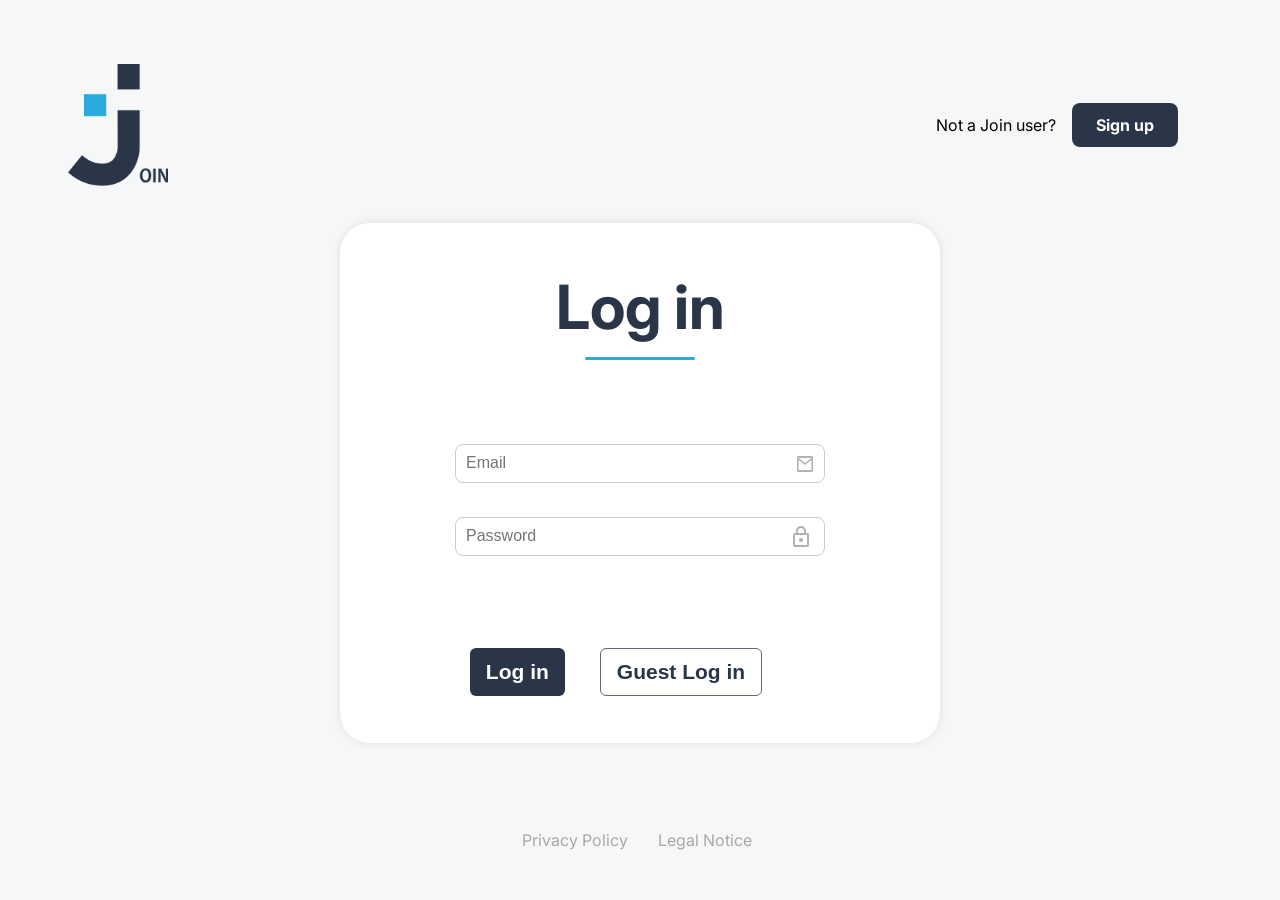
==== commit b6973271: "fixed console-error in clear button at add_task" ====
--- a/htmls/add_task.html
+++ b/htmls/add_task.html
@@ -13,6 +13,9 @@
     <link rel="stylesheet" href="../styles/bottom_nav.css" />
     <link rel="stylesheet" href="../styles/login.css" />
     <link rel="stylesheet" href="../styles/add_task.css" />
+    <link rel="stylesheet" href="../styles/add_task_subtasks.css" />
+    <link rel="stylesheet" href="../styles/assigned_dropdown.css" />
+    <link rel="stylesheet" href="../styles/toast.css" />
   </head>
   <body>
     <div data-include="../templates/sidebar.html"></div>
@@ -22,7 +25,7 @@
       <div class="add_task_layout">
         <h1 class="add_task_heading">Add Task</h1>
 
-        <form class="form_container" onsubmit="createTask(event)" novalidate>
+        <form id="addTaskForm" class="form_container" onsubmit="createTask(event)" novalidate>
           <div class="add_task_columns">
              
             <div class="add_task_left">
@@ -77,7 +80,7 @@
                       type="button"
                       class="due_date_trigger"
                       onclick="openDueDatePicker()"
-                      aria-label="Kalender öffnen"
+                      aria-label="Open calendar"
                     >
                       <svg
                         width="18"
@@ -214,7 +217,7 @@
                   aria-expanded="false"
                   aria-haspopup="listbox"
                   aria-controls="assignedOptions"
-                  aria-label="Kontakte zuweisen"
+                  aria-label="Assign contacts"
                   tabindex="0"
                   onclick="toggleAssignedDropdown()"
                   onkeydown="
@@ -243,7 +246,7 @@
                   class="assigned_options hidden"
                   id="assignedOptions"
                   role="listbox"
-                  aria-label="Kontakte"
+                  aria-label="Contacts"
                 ></ul>
               </div>
               <div class="assigned_avatars" id="assignedAvatars"></div>
@@ -261,7 +264,7 @@
                   aria-expanded="false"
                   aria-haspopup="listbox"
                   aria-controls="categoryOptions"
-                  aria-label="Kategorie auswählen"
+                  aria-label="Select category"
                   tabindex="0"
                   onclick="toggleCategoryDropdown()"
                   onkeydown="
@@ -290,7 +293,7 @@
                   class="assigned_options hidden"
                   id="categoryOptions"
                   role="listbox"
-                  aria-label="Kategorien"
+                  aria-label="Categories"
                 >
                   <li
                     class="assigned_option"
--- a/styles/main.css
+++ b/styles/main.css
@@ -62,6 +62,10 @@
   font-style: normal;
 }
 
+body.no-scroll {
+  overflow: hidden;
+}
+
 /* Main content frame */
 .content {
   min-height: calc(100vh - var(--header-height));
@@ -94,7 +98,7 @@
 .more_contacts {
     width: 32px;
     height: 32px;
-    margin-left: 2px;
+    margin-left: 7px;
     margin-top: 9px;
     border-radius: 50%;
     display: flex;
--- a/styles/header_nav.css
+++ b/styles/header_nav.css
@@ -37,13 +37,17 @@
 }
 
 .header_main_help_link {
-  font-size: 16px;
-  color: var(--color-primary);
-  text-decoration: none;
-  font-weight: bold;
-  padding: 2px 6px;
-  border: 2px solid var(--color-primary);
-  border-radius: 50%;
+    width: 32px;
+    height: 32px;
+    display: flex;
+    justify-content: center;
+    align-items: center;
+    font-size: 16px;
+    color: var(--color-primary);
+    text-decoration: none;
+    font-weight: bold;
+    border: 2px solid var(--color-primary);
+    border-radius: 50%;
 }
 
 .header_main_help_link:hover {
--- a/styles/login.css
+++ b/styles/login.css
@@ -3,7 +3,6 @@
     margin: 0;
     min-height: 100vh;
 }
-
 
 .loginPageWrapper {
     display: flex;
@@ -16,7 +15,6 @@
     box-sizing: border-box;
 }
 
-
 .logInHeader {
     display: flex;
     justify-content: space-between;
@@ -28,112 +26,16 @@
     box-sizing: border-box;
 }
 
-
 .logInLogo {
     width: 100px;
     height: auto;
 }
 
-
-.splashLogoContainer {
-    position: fixed;
-    inset: 0;
-    background-color: rgb(246, 247, 248);
-    display: flex;
-    align-items: center;
-    justify-content: center;
-    z-index: 999;
-    transition: background-color 0.8s ease-in-out, opacity 0.6s ease-in-out;
-}
-
-
-.mobileLogoImage {
-    display: none;
-    position: absolute;
-    top: 50%;
-    left: 50%;
-    width: 100px;
-    height: auto;
-    transform: translate(-50%, -50%);
-    opacity: 1;
-    z-index: 1;
-    transition: opacity 0.5s ease-in-out;
-}
-
-
-.logoImage {
-    position: absolute;
-    top: 50%;
-    left: 50%;
-    width: 100px;
-    height: auto;
-    transform: translate(-50%, -50%);
-    opacity: 1;
-    z-index: 2;
-    transition: opacity 0.5s ease-in-out;
-}
-
-
-@keyframes logoFlyUp {
-    0% {
-        top: 50%;
-        left: 50%;
-        transform: translate(-50%, -50%) scale(2);
-    }
-
-    100% {
-        top: 40px;
-        left: 40px;
-        transform: translate(0, 0) scale(1);
-    }
-}
-
-
-.animateLogo {
-    animation: logoFlyUp 255ms ease-in-out forwards;
-    position: fixed;
-    z-index: 100;
-}
-
-
-.logoImage.mobileAnimate {
-    animation: logoFlyUp 0.8s ease-in-out forwards;
-    position: fixed;
-    z-index: 101;
-    opacity: 0;
-}
-
-
-@keyframes logoFadeSwap {
-    from { opacity: 1; }
-    to   { opacity: 0; }
-}
-
-
-.mobileLogoImage.fadeOut {
-    animation: logoFadeSwap 0.5s ease-in-out forwards;
-}
-
-
-.logoImage.fadeIn {
-    opacity: 1;
-    transition: opacity 0.4s ease-in-out;
-}
-
-
-.mobileLogoHidden {
-    display: none !important;
-    opacity: 0 !important;
-    pointer-events: none !important;
-}
-
-
 .signupContainer {
     display: flex;
     gap: 16px;
     align-items: center;
 }
-
 
 .signupContainer span {
     font-weight: 400;
@@ -141,7 +43,6 @@
     cursor: default;
     white-space: nowrap;
 }
-
 
 .signupContainer a {
     font-size: 16px;
@@ -165,27 +66,16 @@
     box-shadow: 0 3px 3px rgba(0, 0, 0, 0.3);
 }
 
-
-.fadeHeader {
-    opacity: 0;
-    animation: pageFadeIn 1s ease-in-out forwards;
-    animation-delay: 0.4s;
-}
-
-
-.fadeMain {
-    opacity: 0;
-    animation: pageFadeIn 1s ease-in-out forwards;
-    animation-delay: 0.5s;
-}
-
-
+.fadeHeader,
+.fadeMain,
 .fadeFooter {
     opacity: 0;
     animation: pageFadeIn 1s ease-in-out forwards;
-    animation-delay: 0.6s;
-}
-
+}
+
+.fadeHeader { animation-delay: 0.4s; }
+.fadeMain   { animation-delay: 0.5s; }
+.fadeFooter { animation-delay: 0.6s; }
 
 @keyframes pageFadeIn {
     0%   { opacity: 0; }
@@ -193,7 +83,6 @@
     100% { opacity: 1; }
 }
 
-
 .logInMain {
     display: flex;
     justify-content: center;
@@ -202,7 +91,6 @@
     padding: 0 clamp(16px, 4vw, 64px);
     box-sizing: border-box;
 }
-
 
 .logInBox {
     position: relative;
@@ -219,7 +107,6 @@
     width: 600px;
 }
 
-
 .backArrow {
     position: absolute;
     top: 40px;
@@ -233,17 +120,14 @@
     transition: background-color 0.2s ease-in-out;
 }
 
-
 .backArrow img {
     width: 24px;
     height: 24px;
 }
 
-
 .backArrow:hover {
     background-color: rgba(41, 171, 226, 0.12);
 }
-
 
 .logInBox h1 {
     font-weight: 700;
@@ -253,7 +137,6 @@
     color: #2a3647;
     position: relative;
 }
-
 
 .logInBox h1::after {
     content: "";
@@ -267,7 +150,6 @@
     border-radius: 2px;
 }
 
-
 .logInBox form {
     display: flex;
     flex-direction: column;
@@ -278,7 +160,6 @@
 .loginInputWrapper {
     margin-top: -8px;
 }
-
 
 .loginInputWrapper input:focus {
     border: 1px solid rgba(42, 54, 71, 1);
@@ -286,11 +167,9 @@
     outline-offset: 2px;
 }
 
-
 .inputField {
     position: relative;
 }
-
 
 .inputField input {
     width: 100%;
@@ -301,25 +180,26 @@
     box-sizing: border-box;
 }
 
-
 .inputIcon {
     position: absolute;
     right: 12px;
     top: 50%;
     transform: translateY(-50%);
-    width: 18px;
-    height: 18px;
+    width: 24px;
+    height: 24px;
     pointer-events: none;
-    /* Alle Icons einheitlich hellgrau einfärben (unabhängig von PNG/SVG-Quellfarbe) */
     filter: brightness(0) invert(0.7);
 }
 
+.inputIcon[src$="mail.png"] {
+    width: 16px;
+    height: 16px;
+}
 
 .passwordToggle.isToggle {
     pointer-events: auto;
     cursor: pointer;
 }
-
 
 .loginButtons {
     margin-top: 32px;
@@ -329,7 +209,6 @@
     gap: 35px;
     justify-content: center;
 }
-
 
 .logInBtn {
     background-color: rgb(42, 54, 71);
@@ -343,13 +222,17 @@
     transition: background-color 0.3s ease-in-out, box-shadow 0.3s ease-in-out;
 }
 
-
 .logInBtn:hover {
     background-color: rgb(41, 171, 226);
     color: white;
     box-shadow: 0 3px 3px rgba(0, 0, 0, 0.3);
 }
 
+.logInBtn:disabled {
+    background-color: rgb(168, 168, 168);
+    cursor: not-allowed;
+    box-shadow: none;
+}
 
 .guestBtn {
     position: relative;
@@ -362,7 +245,6 @@
     font-size: 21px;
     font-weight: 700;
 }
-
 
 .guestBtn::after {
     content: "";
@@ -377,26 +259,22 @@
     pointer-events: none;
 }
 
-
 .guestBtn:hover {
     border-color: rgb(41, 171, 226);
     color: rgb(41, 171, 226);
     box-shadow: 0 3px 3px rgba(0, 0, 0, 0.3);
 }
 
-
 .guestBtn:hover::after {
     border-color: rgb(41, 171, 226);
 }
 
-
 .logInFooter {
     display: flex;
     justify-content: center;
     align-items: center;
     min-height: 120px;
 }
-
 
 .logInFooter a {
     color: rgb(168, 168, 168);
@@ -408,52 +286,44 @@
     text-decoration: none;
 }
 
-
 .logInFooter a:hover {
     color: rgb(41, 171, 226);
     transform: scale(1.01);
     font-weight: bold;
 }
 
-
 .wrongDataAlert {
     visibility: hidden;
-    font-size: 14px;
+    font-size: 16px;
     min-height: 18px;
     white-space: nowrap;
     overflow: hidden;
     width: 100%;
-    color: rgb(255, 129, 144);
-}
-
-.wrongDataAlert.visible {
-    visibility: visible;
-}
-
+    color: #E60026;
+}
 
 .inputError {
     display: block;
     visibility: hidden;
-    font-size: 12px;
+    font-size: 16px;
     line-height: 1;
     height: 14px;
-    color: rgb(255, 129, 144);
+    color: #E60026;
     text-align: left;
     margin-top: -12px;
 }
 
+.wrongDataAlert.visible,
 .inputError.visible {
     visibility: visible;
 }
 
-
 .msgBox {
-    font-size: 14px;
+    font-size: 16px;
     color: rgb(41, 171, 226);
     font-weight: 600;
     min-height: 20px;
 }
-
 
 #loginPassword {
     text-indent: 0 !important;
@@ -465,12 +335,6 @@
     outline: none;
 }
 
-.inputField:has(#loginEmail) .inputIcon {
-    width: 14px;
-    height: 14px;
-}
-
-
 .signupCheckboxLabel {
     display: flex;
     align-items: center;
@@ -481,7 +345,6 @@
     cursor: pointer;
     text-align: left;
 }
-
 
 .signupCheckboxLabel input[type="checkbox"] {
     width: 18px;
@@ -491,31 +354,20 @@
     accent-color: rgb(42, 54, 71);
 }
 
-
 .signupCheckboxLabel a {
     color: rgb(41, 171, 226);
     font-weight: 700;
     text-decoration: none;
 }
 
-
 .signupCheckboxLabel a:hover {
     text-decoration: underline;
 }
 
-
 .signupButtons {
     margin-top: 16px;
     justify-content: center;
 }
-
-
-.logInBtn:disabled {
-    background-color: rgb(168, 168, 168);
-    cursor: not-allowed;
-    box-shadow: none;
-}
-
 
 .signupToast {
     position: fixed;
@@ -535,22 +387,12 @@
     z-index: 999;
 }
 
-
 .signupToast.show {
     opacity: 1;
     transform: translateY(0);
 }
 
-
 @media (max-width: 600px) {
-    .splashLogoContainer {
-        background-color: #2a3647;
-    }
-
-    .logoImage {
-        width: clamp(64px, 22vw, 90px);
-    }
-
     .loginPageWrapper {
         min-height: 100svh;
     }
@@ -636,7 +478,6 @@
     }
 }
 
-
 @media (max-width: 360px) {
     .signupContainer {
         flex-direction: column;
--- a/styles/add_task.css
+++ b/styles/add_task.css
@@ -1,4 +1,3 @@
-/* ── Page layout ── */
 .add_task_layout {
     display: flex;
     flex-direction: column;
@@ -20,11 +19,13 @@
     display: flex;
     flex-direction: column;
 }
+
 .form_footer {
     display: flex;
     align-items: center;
     justify-content: space-between;
 }
+
 .add_task_columns {
     display: flex;
     flex: 1;
@@ -56,7 +57,6 @@
     min-height: 700px;
 }
 
-/* ── Fields ── */
 .add_task_field {
     display: flex;
     flex-direction: column;
@@ -78,7 +78,6 @@
     color: #000000;
 }
 
-/* Title & Due Date inputs */
 .add_task_left .inputField input {
     height: 40px;
     font-size: 16px;
@@ -89,18 +88,12 @@
 .add_task_textarea::placeholder,
 #subtaskInput::placeholder {
     color: #d1d5db;
-    
-}
-
-/* Assigned to trigger */
-#assignedDropdown .assigned_trigger {
-    height: 50px;
-    font-size: 16px;
+
 }
 
 .add_task_textarea {
     width: 100%;
-    height: 160px;
+    height: 100px;
     padding: 12px 14px;
     border: 1px solid #ccc;
     border-radius: 8px;
@@ -115,7 +108,6 @@
     outline-offset: 2px;
 }
 
-/* ── Priority buttons ── */
 .add_task_right .add_task_field:first-child {
     margin-top: 0;
 }
@@ -153,30 +145,25 @@
     transition: fill 0.2s ease;
 }
 
-/* Hover: keine Farbänderung, nur leichter Schatten */
 .add_task_prio_btn:hover {
     box-shadow: 0 2px 6px rgba(0, 0, 0, 0.2);
 }
 
-/* Urgent — nur bei Auswahl (Klick): red */
 .add_task_prio_btn[data-priority="urgent"].active {
     background-color: #FF3D00;
     color: white;
 }
 
-/* Medium — nur bei Auswahl (Klick): orange */
 .add_task_prio_btn[data-priority="medium"].active {
     background-color: #FFA800;
     color: white;
 }
 
-/* Low — nur bei Auswahl (Klick): green */
 .add_task_prio_btn[data-priority="low"].active {
     background-color: #7AE229;
     color: white;
 }
 
-/* Nur im aktiven Zustand Icon-Pfade weiß */
 .add_task_prio_btn.active .prio_icon path {
     fill: white;
 }
@@ -187,185 +174,6 @@
 
 .add_task_prio_btn.active:hover {
     box-shadow: none;
-}
-
-/* ── Dropdowns ── */
-
-/* ── Assigned Dropdown ── */
-.assigned_dropdown {
-    position: relative;
-}
-
-.assigned_trigger {
-    display: flex;
-    align-items: center;
-    justify-content: space-between;
-    gap: 8px;
-    height: 50px;
-    padding: 0 16px;
-    border: 1px solid #ccc;
-    border-radius: 8px;
-    font-size: 16px;
-    font-family: "Inter", sans-serif;
-    color: var(--color-tertiary);
-    background: white;
-    cursor: pointer;
-    user-select: none;
-}
-
-.assigned_trigger:hover {
-    border-color: var(--color-tertiary);
-}
-
-.assigned_placeholder {
-    font-size: 16px;
-    color: var(--color-tertiary);
-}
-
-.assigned_arrow {
-    transition: transform 0.2s ease;
-    flex-shrink: 0;
-}
-
-.assigned_arrow.rotated {
-    transform: rotate(180deg);
-}
-
-.assigned_options {
-    position: absolute;
-    top: calc(100% + 4px);
-    left: 0;
-    right: 0;
-    background: white;
-    border: 1px solid #ccc;
-    border-radius: 8px;
-    list-style: none;
-    max-height: 200px;
-    overflow-y: auto;
-    z-index: 100;
-    box-shadow: 0 4px 12px rgba(0, 0, 0, 0.1);
-}
-
-.assigned_options.hidden {
-    display: none;
-}
-
-.assigned_option {
-    display: flex;
-    align-items: center;
-    gap: 12px;
-    padding: 10px 16px;
-    cursor: pointer;
-    border-radius: 6px;
-    margin: 2px 4px;
-    transition: background-color 0.15s ease;
-}
-
-.assigned_option:hover {
-    background-color: var(--color-primary);
-}
-
-.assigned_option_active {
-    background-color: var(--color-tertiary);
-    color: white;
-}
-
-.assigned_option_active:hover {
-    background-color: var(--color-secondary);
-}
-
-.assigned_option_avatar {
-    width: 34px;
-    height: 34px;
-    border-radius: 50%;
-    display: flex;
-    align-items: center;
-    justify-content: center;
-    font-size: 13px;
-    font-weight: 700;
-    color: white;
-    flex-shrink: 0;
-}
-
-.assigned_option_name {
-    flex: 1;
-    font-size: 16px;
-}
-
-.assigned_option_checkbox {
-    width: 18px;
-    height: 18px;
-    cursor: pointer;
-    pointer-events: none;
-    flex-shrink: 0;
-    accent-color: var(--color-tertiary);
-}
-
-.assigned_option_active .assigned_option_checkbox {
-    accent-color: white;
-}
-
-.assigned_avatars {
-    display: flex;
-    flex-wrap: wrap;
-    gap: 4px;
-    margin-top: 8px;
-    min-height: 0;
-}
-
-.assigned_selected_avatar {
-    width: 50px;
-    height: 50px;
-    border-radius: 50%;
-    display: flex;
-    align-items: center;
-    justify-content: center;
-    font-size: 16px;
-    color: white;
-    border: 2px solid white;
-}
-
-/* ── Subtasks ── */
-
-.add_task_subtask_list_container{
-    overflow-y: auto;
-    min-height: 0;
-    max-height: 180px;
-
-}
-.add_task_subtask_list {
-    list-style: none;
-    display: flex;
-    flex-direction: column;
-    gap: 4px;
-    padding-left: 12px;
-
-}
-
-
-.add_task_subtask_item {
-    display: flex;
-    align-items: center;
-    justify-content: space-between;
-    font-size: 17px;
-    font-weight: 400;
-    color: var(--color-tertiary);
-    padding: 6px 10px;
-    border-radius: 6px;
-    background-color: transparent;
-    cursor: pointer;
-}
-
-.add_task_subtask_item:hover {
-    background-color: #e9ecef;
-}
-
-.add_task_subtask_item .add_task_subtask_actions {
-    visibility: hidden;
-}
-
-.add_task_subtask_item:hover .add_task_subtask_actions {
-    visibility: visible;
 }
 
 .due_date_picker_hidden {
@@ -398,199 +206,6 @@
     stroke: var(--color-tertiary);
 }
 
-#subtaskEditIcons {
-    position: absolute;
-    right: 8px;
-    top: 50%;
-    transform: translateY(-50%);
-    display: none;
-    align-items: center;
-    gap: 6px;
-}
-
-/* Edit-Icons einblenden: bei Fokus oder wenn Inhalt vorhanden */
-.inputField:focus-within #subtaskEditIcons,
-.inputField:has(#subtaskInput:not(:placeholder-shown)) #subtaskEditIcons {
-    display: flex;
-}
-
-/* Hover-Effekt auf Subtask-Input */
-#subtaskInput {
-    background-color: white;
-    font-weight: 400;
-    height: 50px;
-    font-size: 16px;
-    padding: 12px 14px;
-}
-
-#subtaskInput:hover {
-    border-color: var(--color-tertiary);
-    cursor: pointer;
-}
-
-.subtask_icon_btn {
-    background: none;
-    border: none;
-    padding: 0 3px;
-    cursor: pointer;
-    display: flex;
-    align-items: center;
-    font-size: 16px;
-    color: #a8a8a8;
-    transition: color 0.2s ease;
-}
-
-.subtask_icon_btn:hover {
-    color: var(--color-tertiary);
-}
-
-.subtask_sep {
-    color: #ccc;
-    font-size: 13px;
-    user-select: none;
-}
-
-.add_task_subtask_remove {
-    background: none;
-    border: none;
-    color: var(--hover-color);
-    font-size: 16px;
-    cursor: pointer;
-    padding: 0 2px;
-    line-height: 1;
-    transition: color 0.2s ease;
-}
-
-.add_task_subtask_remove:hover {
-    color: var(--color-tertiary);
-}
-
-.add_task_subtask_actions {
-    display: flex;
-    align-items: center;
-    gap: 2px;
-    flex-shrink: 0;
-}
-
-.add_task_subtask_action_btn {
-    background: none;
-    border: none;
-    color: var(--hover-color);
-    font-size: 15px;
-    cursor: pointer;
-    padding: 0 3px;
-    line-height: 1;
-    display: flex;
-    align-items: center;
-    transition: color 0.2s ease;
-}
-
-.add_task_subtask_action_btn img {
-    width: 14px;
-    height: 14px;
-    filter: brightness(0) invert(0.55);
-    transition: filter 0.2s ease;
-}
-
-.add_task_subtask_action_btn:hover {
-    color: var(--color-tertiary);
-}
-
-.add_task_subtask_action_btn:hover img {
-    filter: brightness(0) invert(0.15);
-}
-
-.add_task_subtask_divider {
-    color: #ccc;
-    font-size: 12px;
-    user-select: none;
-    padding: 0 1px;
-}
-
-.add_task_subtask_item--editing,
-.add_task_subtask_item--editing:hover {
-    background-color: white;
-    gap: 8px;
-    margin-left: -12px;
-    border-bottom: 1px solid var(--color-secondary);
-}
-
-.add_task_subtask_input {
-    flex: 1;
-    min-width: 0;
-    border: none;
-    background: white;
-    font-size: 16px;
-    font-weight: 400;
-    color: var(--color-tertiary);
-    outline: none;
-    height: 40px;
-    padding: 2px 0;
-}
-
-/* ── Toast ── */
-.add_task_toast {
-    position: fixed;
-    bottom: 40px;
-    right: 40px;
-    background-color: var(--color-tertiary);
-    color: white;
-    font-size: 16px;
-    font-weight: 700;
-    border-radius: 8px;
-    padding: 12px 24px;
-    box-shadow: 0 4px 12px rgba(0, 0, 0, 0.25);
-    opacity: 0;
-    transform: translateY(20px);
-    transition: opacity 0.4s ease, transform 0.4s ease;
-    pointer-events: none;
-    z-index: 200;
-}
-
-.add_task_toast.show {
-    opacity: 1;
-    transform: translateY(0);
-}
-
-.add_task_toast.toast_error {
-    background-color: rgb(255, 129, 144);
-}
-
-/* ── "Task added to board" notice ── */
-.task_added_notice {
-    position: fixed;
-    bottom: 40px;
-    right: 40px;
-    display: flex;
-    align-items: center;
-    gap: 12px;
-    background-color: var(--color-tertiary);
-    color: white;
-    font-size: 20px;
-    font-weight: 400;
-    white-space: nowrap;
-    padding: 18px 28px;
-    border-radius: 16px;
-    box-shadow: 0 4px 16px rgba(0, 0, 0, 0.25);
-    opacity: 0;
-    transform: translateY(20px);
-    pointer-events: none;
-    z-index: 300;
-    transition: opacity 0.4s ease, transform 0.4s ease;
-}
-
-.task_added_notice.show {
-    opacity: 1;
-    transform: translateY(0);
-}
-
-.task_added_notice img {
-    width: 26px;
-    height: 26px;
-    filter: brightness(0) invert(1);
-}
-
-/* ── Required marker ── */
 .due_date_container {
     display: flex;
     flex-direction: column;
@@ -601,37 +216,24 @@
 }
 
 .required_note {
-    font-size: 14px;
-}
-
-.required_note--mobile {
-    display: none;
-}
-
-/* ── Pflichtfeld-Fehler (onblur) ── */
+    font-size: 16px;
+}
+
 .field_error {
     min-height: 16px;
     margin-top: -4px;
-    font-size: 12px;
-    color: #FF8190;
+    font-size: 16px;
+    color: #E60026;
     visibility: hidden;
 }
 
-.field_error.visible { 
+.field_error.visible {
     visibility: visible;
 }
 
 .add_task_left .inputField input.input_invalid,
 .assigned_trigger.input_invalid {
-    border-color: #FF8190;
-}
-
-/* ── Actions ── */
-.subtasks_actions_container {
-    display: flex;
-    flex-direction: column;
-    justify-content: space-between;
-    min-height: 20px;
+    border-color: #E60026;
 }
 
 .add_task_actions {
@@ -676,8 +278,6 @@
     box-shadow: 0 3px 6px rgba(0, 0, 0, 0.3);
 }
 
-
-/* ── Responsive ── */
 @media (max-width: 1280px) {
     .add_task_left {
         padding-right: 15px;
@@ -694,7 +294,6 @@
     }
 }
 
-
 @media (max-width: 1023px) {
     .add_task_layout {
         height: auto;
@@ -716,29 +315,43 @@
         display: none;
     }
 
-    /* .add_task_field--category, */
-    .required_note {
+
+    /* .required_note {
         display: none;
-    }
-
-    .required_note--mobile {
-        display: block;
-    }
-
-    .add_task_field--subtasks {
-        display: flex;
-    }
+    } */
 
     .add_task_heading {
         font-size: 46px;
     }
 
+    .content:has(> .add_task_layout) {
+        height: calc(100dvh - var(--header-height) - var(--bottom-nav-height));
+        min-height: 0;
+        padding-bottom: var(--content-padding-y);
+        overflow: hidden;
+    }
+
+    .content > .add_task_layout {
+        height: 100%;
+        padding: 0;
+        overflow: hidden;
+    }
+
+    .content > .add_task_layout > .add_task_heading {
+        flex-shrink: 0;
+    }
+
+    .content > .add_task_layout > .form_container {
+        flex: 1;
+        min-height: 0;
+        overflow-y: auto;
+    }
+
     .add_task_label {
-        font-size: 14px;
+        font-size: 16px;
     }
 
     .add_task_textarea,
-    .add_task_select,
     #subtaskInput,
     .assigned_placeholder,
     .assigned_option_name,
@@ -746,23 +359,22 @@
         font-size: 16px;
     }
 
-    #subtaskInput {
-        height: 44px;
-        padding-right: 78px;
-    }
-
-    .add_task_subtask_list {
-        padding-left: 0;
-    }
-
     .add_task_prio_btn {
         font-size: 16px;
         padding: 10px 6px;
     }
 
+    .form_footer {
+        flex-direction: column;
+        align-items: stretch;
+        gap: 48px;  
+        
+     }
+
     .add_task_actions {
-        flex-direction: row;
+        align-items: flex-end;
         gap: 21px;
+ 
     }
 
     .add_task_btn {
@@ -771,18 +383,4 @@
         font-size: 16px;
         padding: 11px 16px;
     }
-
-    .task_added_notice {
-        bottom: calc(var(--bottom-nav-height, 80px) + 12px);
-        right: 16px;
-        left: 16px;
-        justify-content: center;
-        font-size: 16px;
-        padding: 14px 22px;
-    }
-
-    .task_added_notice img {
-        width: 22px;
-        height: 22px;
-    }
-}
+}
--- a/styles/add_task_subtasks.css
+++ b/styles/add_task_subtasks.css
@@ -0,0 +1,179 @@
+.subtasks_actions_container {
+    display: flex;
+    flex-direction: column;
+    justify-content: space-between;
+    min-height: 20px;
+}
+
+.add_task_subtask_list_container{
+    overflow-y: auto;
+    min-height: 0;
+    max-height: 180px;
+
+}
+.add_task_subtask_list {
+    list-style: none;
+    display: flex;
+    flex-direction: column;
+    gap: 4px;
+    padding-left: 12px;
+
+}
+
+.add_task_subtask_item {
+    display: flex;
+    align-items: center;
+    justify-content: space-between;
+    font-size: 17px;
+    font-weight: 400;
+    color: var(--color-tertiary);
+    padding: 6px 10px;
+    border-radius: 6px;
+    background-color: transparent;
+    cursor: pointer;
+}
+
+.add_task_subtask_item:hover {
+    background-color: #e9ecef;
+}
+
+.add_task_subtask_item .add_task_subtask_actions {
+    visibility: hidden;
+}
+
+.add_task_subtask_item:hover .add_task_subtask_actions {
+    visibility: visible;
+}
+
+#subtaskEditIcons {
+    position: absolute;
+    right: 8px;
+    top: 50%;
+    transform: translateY(-50%);
+    display: none;
+    align-items: center;
+    gap: 6px;
+}
+
+.inputField:focus-within #subtaskEditIcons,
+.inputField:has(#subtaskInput:not(:placeholder-shown)) #subtaskEditIcons {
+    display: flex;
+}
+
+#subtaskInput {
+    background-color: white;
+    font-weight: 400;
+    height: 50px;
+    font-size: 16px;
+    padding: 12px 14px;
+}
+
+#subtaskInput:hover {
+    border-color: var(--color-tertiary);
+    cursor: pointer;
+}
+
+.subtask_icon_btn {
+    background: none;
+    border: none;
+    padding: 0 3px;
+    cursor: pointer;
+    display: flex;
+    align-items: center;
+    font-size: 16px;
+    color: #a8a8a8;
+    transition: color 0.2s ease;
+}
+
+.subtask_icon_btn:hover {
+    color: var(--color-tertiary);
+}
+
+.subtask_sep {
+    color: #ccc;
+    font-size: 16px;
+    user-select: none;
+}
+
+.add_task_subtask_actions {
+    display: flex;
+    align-items: center;
+    gap: 2px;
+    flex-shrink: 0;
+}
+
+.add_task_subtask_action_btn {
+    background: none;
+    border: none;
+    color: var(--hover-color);
+    font-size: 16px;
+    cursor: pointer;
+    padding: 0 3px;
+    line-height: 1;
+    display: flex;
+    align-items: center;
+    transition: color 0.2s ease;
+}
+
+.add_task_subtask_action_btn img {
+    width: 14px;
+    height: 14px;
+    filter: brightness(0) invert(0.55);
+    transition: filter 0.2s ease;
+}
+
+.add_task_subtask_action_btn:hover {
+    color: var(--color-tertiary);
+}
+
+.add_task_subtask_action_btn:hover img {
+    filter: brightness(0) invert(0.15);
+}
+
+.add_task_subtask_divider {
+    color: #ccc;
+    font-size: 16px;
+    user-select: none;
+    padding: 0 1px;
+}
+
+.add_task_subtask_item--editing,
+.add_task_subtask_item--editing:hover {
+    background-color: white;
+    gap: 8px;
+    margin-left: -12px;
+    border-bottom: 1px solid var(--color-secondary);
+}
+
+.add_task_subtask_input {
+    flex: 1;
+    min-width: 0;
+    border: none;
+    background: white;
+    font-size: 16px;
+    font-weight: 400;
+    color: var(--color-tertiary);
+    outline: none;
+    height: 40px;
+    padding: 2px 0;
+}
+
+@media (max-width: 1023px) {
+    .add_task_field--subtasks {
+        display: flex;
+    }
+
+    #subtaskInput {
+        height: 44px;
+        padding-right: 78px;
+    }
+
+    .add_task_subtask_list {
+        padding-left: 0;
+    }
+
+    .add_task_subtask_item--editing,
+.add_task_subtask_item--editing:hover {
+    margin-left: 0;
+}
+}
--- a/styles/assigned_dropdown.css
+++ b/styles/assigned_dropdown.css
@@ -0,0 +1,189 @@
+.assigned_dropdown {
+    position: relative;
+}
+
+.assigned_trigger {
+    display: flex;
+    align-items: center;
+    justify-content: space-between;
+    gap: 8px;
+    height: 50px;
+    padding: 0 16px;
+    border: 1px solid #ccc;
+    border-radius: 8px;
+    font-size: 16px;
+    font-family: "Inter", sans-serif;
+    color: var(--color-tertiary);
+    background: white;
+    cursor: pointer;
+    user-select: none;
+}
+
+#assignedDropdown .assigned_trigger {
+    height: 50px;
+    font-size: 16px;
+}
+
+.assigned_trigger:hover {
+    border-color: var(--color-tertiary);
+}
+
+.assigned_placeholder {
+    font-size: 16px;
+    color: var(--color-tertiary);
+}
+
+.assigned_arrow {
+    transition: transform 0.2s ease;
+    flex-shrink: 0;
+}
+
+.assigned_arrow.rotated {
+    transform: rotate(180deg);
+}
+
+.assigned_options {
+    position: absolute;
+    top: calc(100% + 4px);
+    left: 0;
+    right: 0;
+    background: white;
+    border: 1px solid #ccc;
+    border-radius: 8px;
+    list-style: none;
+    max-height: 200px;
+    overflow-y: auto;
+    z-index: 100;
+    box-shadow: 0 4px 12px rgba(0, 0, 0, 0.1);
+}
+
+.assigned_options.hidden {
+    display: none;
+}
+
+.assigned_option {
+    display: flex;
+    align-items: center;
+    gap: 12px;
+    padding: 20px 16px;
+    cursor: pointer;
+    border-radius: 6px;
+    margin: 2px 4px;
+    transition: background-color 0.15s ease;
+}
+
+.assigned_option:hover {
+    background-color: var(--color-primary);
+}
+
+.assigned_option_active {
+    background-color: var(--color-tertiary);
+    color: white;
+}
+
+.assigned_option_active:hover {
+    background-color: var(--color-secondary);
+}
+
+.assigned_option_avatar {
+    width: 34px;
+    height: 34px;
+    border-radius: 50%;
+    display: flex;
+    align-items: center;
+    justify-content: center;
+    font-size: 16px;
+    font-weight: 700;
+    color: white;
+    flex-shrink: 0;
+}
+
+.assigned_option_name {
+    flex: 1;
+    font-size: 16px;
+}
+
+.assigned_option_checkbox {
+    width: 18px;
+    height: 18px;
+    cursor: pointer;
+    pointer-events: none;
+    flex-shrink: 0;
+    accent-color: var(--color-tertiary);
+}
+
+.assigned_option_active .assigned_option_checkbox {
+    accent-color: white;
+}
+
+.assigned_avatars {
+    display: flex;
+    flex-wrap: wrap;
+    gap: 4px;
+    margin-top: 8px;
+    min-height: 58px;
+}
+
+.assigned_selected_avatar {
+    width: 50px;
+    height: 50px;
+    border-radius: 50%;
+    display: flex;
+    align-items: center;
+    justify-content: center;
+    font-size: 16px;
+    color: white;
+    border: 2px solid white;
+}
+
+@media (max-width: 1023px) {
+    .assigned_dropdown {
+        position: relative;
+    }
+
+    .assigned_options {
+        position: absolute;
+        top: calc(100% + 4px);
+        left: 0;
+        right: 0;
+        bottom: auto;
+
+        max-height: min(260px, 40vh);
+        overflow-y: auto;
+
+        z-index: 100;
+        border-radius: 8px;
+        transform: none;
+        transition: none;
+        scrollbar-gutter: stable;
+        box-shadow: 0 4px 12px rgba(0, 0, 0, 0.1);
+    }
+
+    .assigned_options.hidden {
+        display: none;
+        transform: none;
+        pointer-events: auto;
+    }
+
+    #categoryOptions.assigned_options {
+        position: absolute;
+        top: calc(100% + 4px);
+        bottom: auto;
+        left: 0;
+        right: 0;
+
+        max-height: 200px;
+        overflow-y: auto;
+
+        border-radius: 8px;
+        transform: none;
+        transition: none;
+        box-shadow: 0 4px 12px rgba(0, 0, 0, 0.1);
+    }
+
+    #categoryOptions.assigned_options.hidden {
+        display: none;
+        transform: none;
+        pointer-events: auto;
+    }
+}
--- a/styles/toast.css
+++ b/styles/toast.css
@@ -0,0 +1,75 @@
+.add_task_toast {
+    position: fixed;
+    bottom: 40px;
+    right: 40px;
+    background-color: var(--color-tertiary);
+    color: white;
+    font-size: 16px;
+    font-weight: 700;
+    border-radius: 8px;
+    padding: 12px 24px;
+    box-shadow: 0 4px 12px rgba(0, 0, 0, 0.25);
+    opacity: 0;
+    transform: translateY(20px);
+    transition: opacity 0.4s ease, transform 0.4s ease;
+    pointer-events: none;
+    z-index: 200;
+}
+
+.add_task_toast.show {
+    opacity: 1;
+    transform: translateY(0);
+}
+
+.add_task_toast.toast_error {
+    background-color: rgb(255, 129, 144);
+}
+
+.task_added_notice {
+    position: fixed;
+    bottom: 40px;
+    right: 40px;
+    display: flex;
+    align-items: center;
+    gap: 12px;
+    background-color: var(--color-tertiary);
+    color: white;
+    font-size: 20px;
+    font-weight: 400;
+    white-space: nowrap;
+    padding: 18px 28px;
+    border-radius: 16px;
+    box-shadow: 0 4px 16px rgba(0, 0, 0, 0.25);
+    opacity: 0;
+    transform: translateY(20px);
+    pointer-events: none;
+    z-index: 300;
+    transition: opacity 0.4s ease, transform 0.4s ease;
+}
+
+.task_added_notice.show {
+    opacity: 1;
+    transform: translateY(0);
+}
+
+.task_added_notice img {
+    width: 26px;
+    height: 26px;
+    filter: brightness(0) invert(1);
+}
+
+@media (max-width: 1023px) {
+    .task_added_notice {
+        bottom: calc(var(--bottom-nav-height, 80px) + 12px);
+        right: 16px;
+        left: 16px;
+        justify-content: center;
+        font-size: 16px;
+        padding: 14px 22px;
+    }
+
+    .task_added_notice img {
+        width: 22px;
+        height: 22px;
+    }
+}
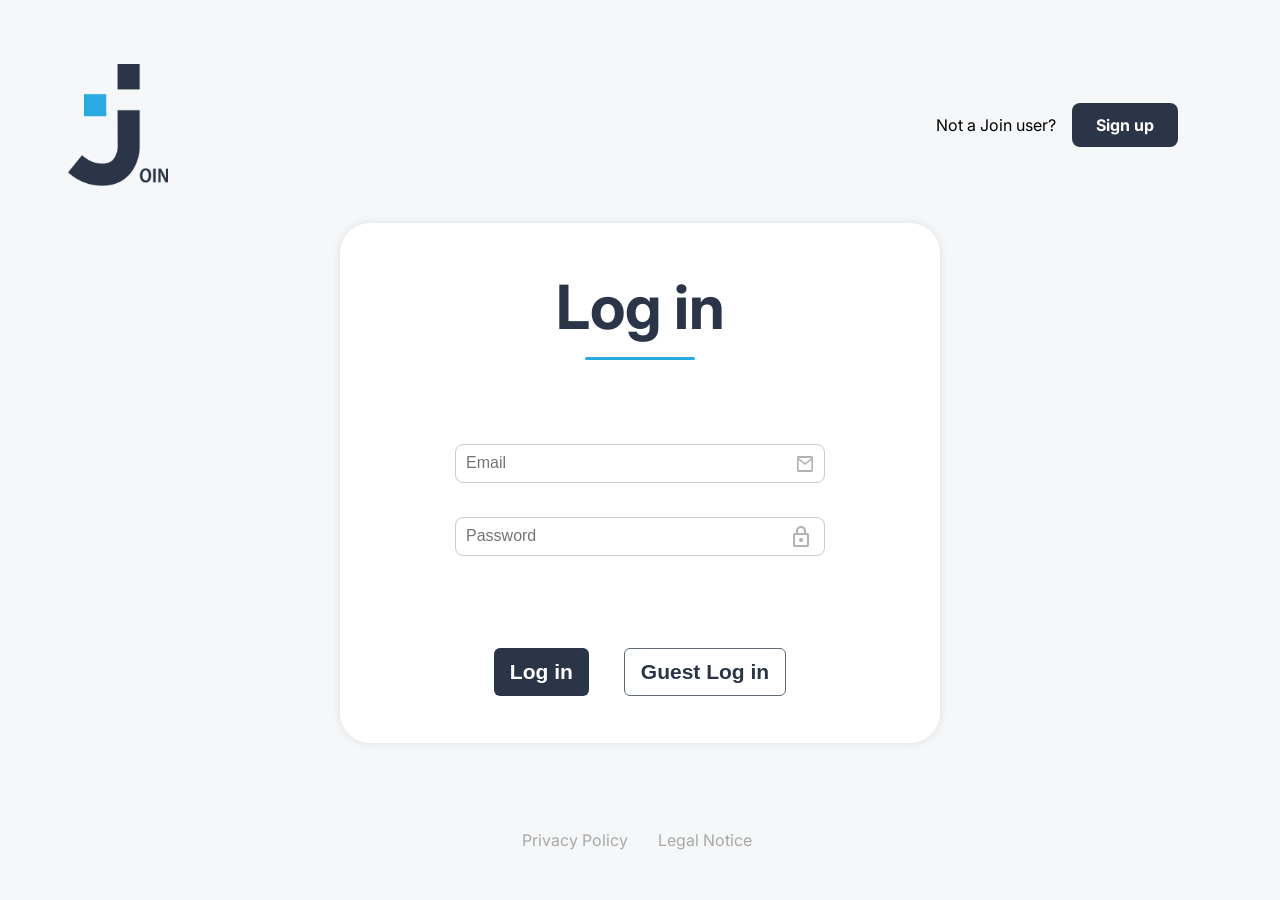
==== commit 53213229: "feat(assigned): mark logged-in user with "(You)" in assign dropdown" ====
--- a/htmls/add_task.html
+++ b/htmls/add_task.html
@@ -416,6 +416,7 @@
     <script src="../scripts/utils.js"></script>
     <script src="../templates/include_html.js"></script>
     <script src="../templates/template.js"></script>
+    <script src="../scripts/current_user_contact.js"></script>
     <script src="../scripts/add_task_widgets.js"></script>
     <script src="../scripts/add_task_date.js"></script>
     <script src="../scripts/add_task_form.js"></script>
--- a/styles/main.css
+++ b/styles/main.css
@@ -111,13 +111,13 @@
     cursor: pointer;
 }
 
-@media (max-width: 1023px) {
+@media (max-width: 1025px) {
   .content {
     margin-left: 0;
   }
 }
 
-@media (max-width: 1023px) {
+@media (max-width: 1025px) {
   .content {
     min-height: calc(100dvh - var(--header-height) - var(--bottom-nav-height));
     padding-bottom: calc(var(--bottom-nav-height) + var(--content-padding-y));
--- a/styles/sidebar.css
+++ b/styles/sidebar.css
@@ -2,11 +2,15 @@
 .sidebar {
   width: var(--sidebar-width);
   height: 100vh;
+  height: 100dvh;
   background: var(--sidebar-background);
   position: fixed;
   top: 0;
   left: 0;
   z-index: 10;
+  display: flex;
+  flex-direction: column;
+  overflow-y: auto;
 }
 
 .sidebarLeft {
@@ -19,6 +23,7 @@
   justify-content: center;
   padding-top: 64px;
   padding-bottom: 96px;
+  flex-shrink: 0;
 }
 
 .sidebar_logo img {
@@ -30,6 +35,7 @@
   display: flex;
   flex-direction: column;
   width: 100%;
+  flex-shrink: 0;
 }
 
 .nav_item {
@@ -146,12 +152,13 @@
 }
 
 .sidebar_footer {
-  position: absolute;
-  bottom: 64px;
-  left: 64px;
+  position: static;
   display: flex;
   flex-direction: column;
   gap: 16px;
+  margin-top: auto;
+  padding: 0 0 64px 64px;
+  flex-shrink: 0;
 }
 
 .sidebar_footer_link {
@@ -177,7 +184,7 @@
   font-weight: bold;
 }
 
-@media (max-width: 1023px) {
+@media (max-width: 1025px) {
   :root {
     --sidebar-width: 220px;
   }
@@ -214,3 +221,14 @@
     z-index: 25;
   }
 }
+
+@media (max-height: 700px) {
+  .sidebar_logo {
+    padding-top: 32px;
+    padding-bottom: 48px;
+  }
+
+  .sidebar_footer {
+    padding-bottom: 32px;
+  }
+}
--- a/styles/header_nav.css
+++ b/styles/header_nav.css
@@ -127,14 +127,14 @@
   display: none;
 }
 
-@media (max-width: 1023px) {
+@media (max-width: 1025px) {
   .header_main {
     left: 0;
     width: 100%;
   }
 }
 
-@media (max-width: 1023px) {
+@media (max-width: 1025px) {
   .header_main {
     display: flex;
     justify-content: space-between;
--- a/styles/bottom_nav.css
+++ b/styles/bottom_nav.css
@@ -93,7 +93,7 @@
   gap: 4px;
 }
 
-@media (max-width: 1023px) {
+@media (max-width: 1025px) {
   .bottom_nav {
     position: fixed;
     left: 0;
--- a/styles/login.css
+++ b/styles/login.css
@@ -153,6 +153,7 @@
 .logInBox form {
     display: flex;
     flex-direction: column;
+    align-items: center;
     width: 100%;
     gap: 20px;
 }
@@ -169,6 +170,7 @@
 
 .inputField {
     position: relative;
+    width: 100%;
 }
 
 .inputField input {
@@ -309,13 +311,25 @@
     line-height: 1;
     height: 14px;
     color: #E60026;
+    margin-top: -12px;
     text-align: left;
-    margin-top: -12px;
+    width: 100%;
 }
 
 .wrongDataAlert.visible,
 .inputError.visible {
     visibility: visible;
+}
+
+.emailErrorSlot {
+    position: relative;
+}
+
+.emailErrorSlot .inputError {
+    position: absolute;
+    left: 0;
+    top: 0;
+    margin-top: 0;
 }
 
 .msgBox {
@@ -344,6 +358,7 @@
     color: rgb(42, 54, 71);
     cursor: pointer;
     text-align: left;
+    padding-top: 12px;
 }
 
 .signupCheckboxLabel input[type="checkbox"] {
@@ -393,22 +408,31 @@
 }
 
 @media (max-width: 600px) {
+    .logIn {
+        min-height: 100svh;
+    }
+
     .loginPageWrapper {
         min-height: 100svh;
+        align-items: center;
     }
 
     .logInHeader {
-        height: clamp(96px, 30vw, 130px);
-        min-height: auto;
-        padding: clamp(24px, 8vw, 48px) clamp(16px, 6vw, 40px) 0;
+        display: contents;
     }
 
     .logInLogo {
         width: clamp(64px, 22vw, 90px);
+        align-self: flex-start;
+        order: 1;
+        margin: clamp(24px, 8vw, 48px) 0 clamp(28px, 8vw, 40px) clamp(16px, 6vw, 40px);
     }
 
     .signupContainer {
+        order: 3;
         gap: clamp(8px, 3vw, 16px);
+        justify-content: center;
+        margin-top: clamp(24px, 7vw, 32px);
     }
 
     .signupContainer span {
@@ -421,15 +445,19 @@
     }
 
     .logInMain {
+        order: 2;
+        flex: 0 0 auto;
+        width: 100%;
         min-height: 0;
-        padding: clamp(24px, 8vw, 48px) clamp(12px, 4vw, 24px);
+        padding: 0 clamp(12px, 4vw, 16px);
         box-sizing: border-box;
     }
 
     .logInBox {
-        width: clamp(280px, 92vw, 600px);
-        padding: clamp(28px, 8vw, 47px) clamp(20px, 7vw, 48px);
-        gap: clamp(20px, 6vw, 32px);
+        width: 100%;
+        max-width: 396px;
+        padding: clamp(28px, 8vw, 40px) clamp(20px, 7vw, 32px);
+        gap: clamp(18px, 5vw, 28px);
         box-sizing: border-box;
     }
 
@@ -452,16 +480,22 @@
     .loginButtons {
         width: 100%;
         height: auto;
-        gap: clamp(12px, 4vw, 20px);
+        flex-direction: column;
+        align-items: center;
+        gap: clamp(16px, 4vw, 20px);
+        margin-top: clamp(16px, 5vw, 24px);
     }
 
     .logInBtn,
     .guestBtn {
+        min-width: 180px;
         font-size: clamp(16px, 5vw, 21px);
         padding: clamp(8px, 3vw, 10px) clamp(14px, 5vw, 20px);
     }
 
     .logInFooter {
+        order: 4;
+        margin-top: auto;
         height: auto;
         min-height: 96px;
         flex-wrap: wrap;
@@ -477,15 +511,3 @@
         white-space: normal;
     }
 }
-
-@media (max-width: 360px) {
-    .signupContainer {
-        flex-direction: column;
-        align-items: flex-end;
-    }
-
-    .loginButtons {
-        flex-direction: column;
-        align-items: stretch;
-    }
-}
--- a/styles/add_task.css
+++ b/styles/add_task.css
@@ -294,7 +294,7 @@
     }
 }
 
-@media (max-width: 1023px) {
+@media (max-width: 1025px) {
     .add_task_layout {
         height: auto;
         padding: 16px;
@@ -303,6 +303,7 @@
     .add_task_columns {
         flex-direction: column;
         overflow: visible;
+        gap: clamp(20px, 3vw, 24px);
     }
 
     .add_task_left,
--- a/styles/add_task_subtasks.css
+++ b/styles/add_task_subtasks.css
@@ -158,7 +158,7 @@
     padding: 2px 0;
 }
 
-@media (max-width: 1023px) {
+@media (max-width: 1025px) {
     .add_task_field--subtasks {
         display: flex;
     }
--- a/styles/assigned_dropdown.css
+++ b/styles/assigned_dropdown.css
@@ -136,7 +136,7 @@
     border: 2px solid white;
 }
 
-@media (max-width: 1023px) {
+@media (max-width: 1025px) {
     .assigned_dropdown {
         position: relative;
     }
--- a/styles/toast.css
+++ b/styles/toast.css
@@ -58,7 +58,7 @@
     filter: brightness(0) invert(1);
 }
 
-@media (max-width: 1023px) {
+@media (max-width: 1025px) {
     .task_added_notice {
         bottom: calc(var(--bottom-nav-height, 80px) + 12px);
         right: 16px;
